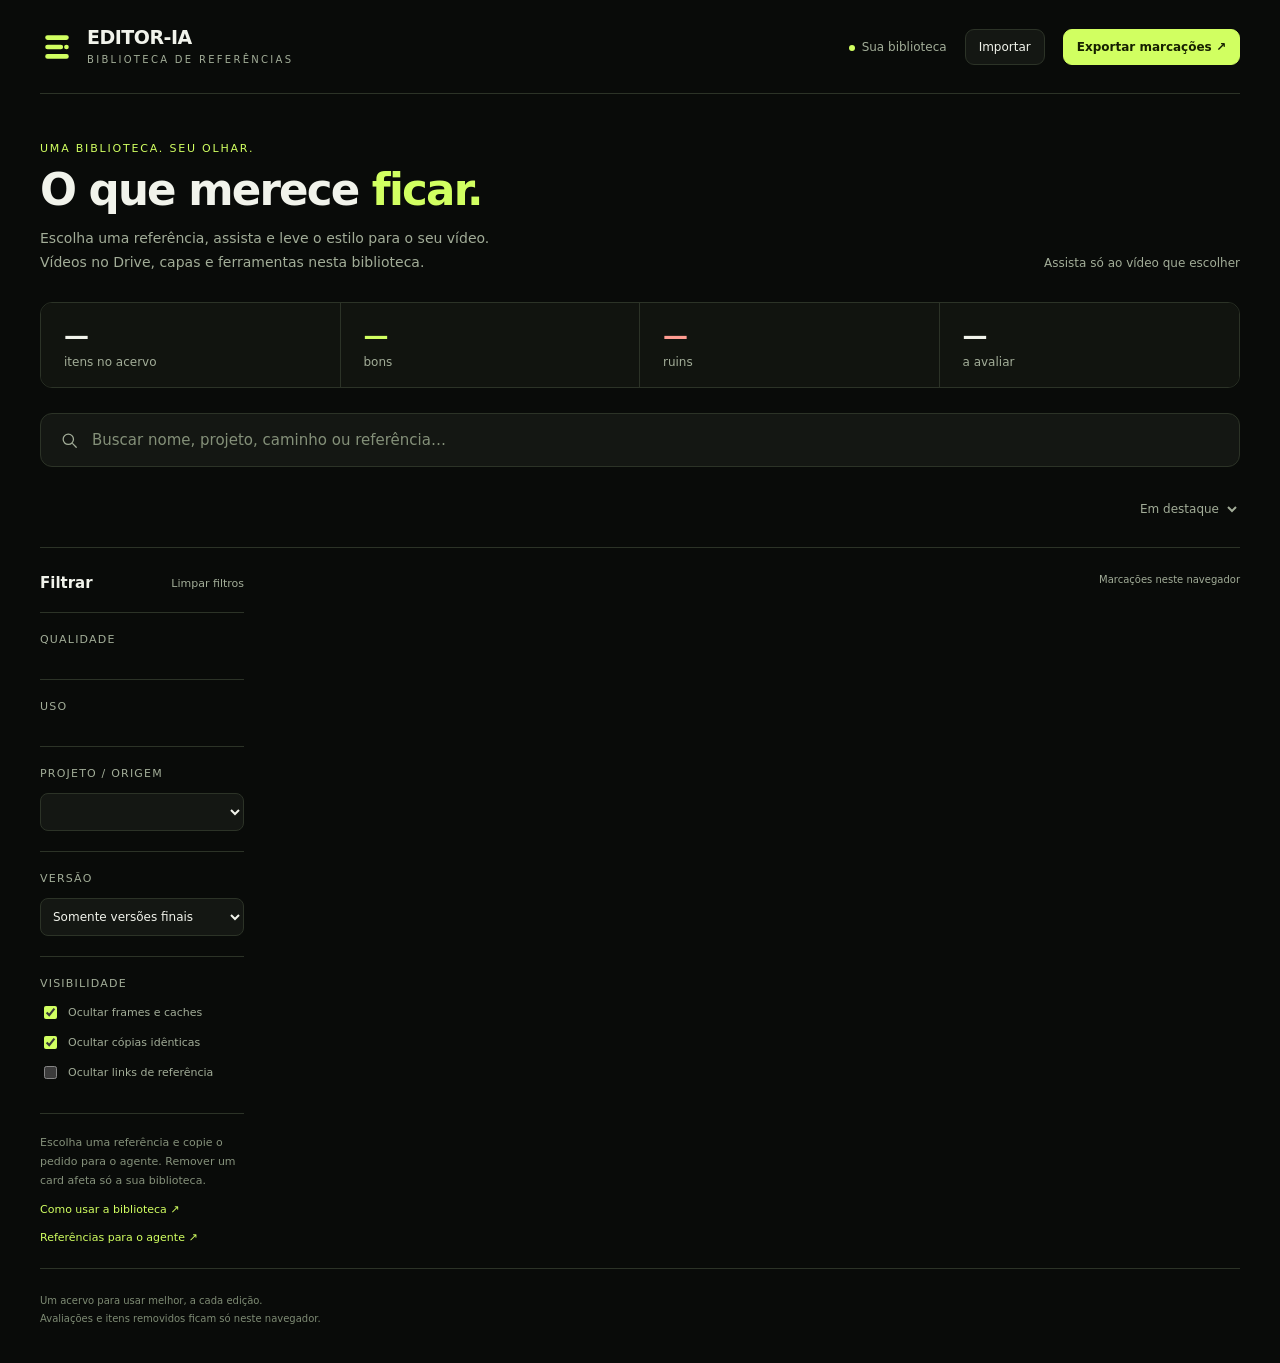
==== biblioteca/index.html @ f81d6b82 "Adiciona biblioteca leve de referências com links do Drive" ====
<!doctype html>
<html lang="pt-BR">
<head>
<meta charset="utf-8"><meta name="viewport" content="width=device-width, initial-scale=1">
<meta name="color-scheme" content="dark"><title>Editor IA · Biblioteca de referências</title>
<link rel="icon" href="data:image/svg+xml,%3Csvg xmlns='http://www.w3.org/2000/svg' viewBox='0 0 32 32'%3E%3Crect width='32' height='32' rx='7' fill='%23141713'/%3E%3Cpath d='M9 8h14M9 16h10M9 24h14' stroke='%23d1ff61' stroke-width='3'/%3E%3C/svg%3E">
<style>
:root{--bg:#090b09;--surface:#141713;--surface2:#1c211a;--line:#2c3327;--ink:#f1f3eb;--muted:#a2ad98;--lime:#d1ff61;--bad:#ff9c91;--blue:#b2cbff;font-family:Inter,ui-sans-serif,system-ui,-apple-system,BlinkMacSystemFont,"Segoe UI",sans-serif;color:var(--ink);background:var(--bg)}
*{box-sizing:border-box}body{margin:0}button,input,select,textarea{font:inherit}button,a,input,select,textarea{-webkit-tap-highlight-color:transparent}button,select{cursor:pointer}button:focus-visible,a:focus-visible,input:focus-visible,select:focus-visible,textarea:focus-visible{outline:2px solid var(--lime);outline-offset:3px}button{border:1px solid var(--line);border-radius:9px;background:var(--surface);color:var(--ink);padding:10px 13px;transition:background .16s}button:hover{background:var(--surface2)}a{color:inherit;text-decoration:none}a:hover{text-decoration:underline}.wrap{max-width:1600px;margin:auto;padding:0 40px}.header{height:94px;display:flex;align-items:center;justify-content:space-between;border-bottom:1px solid var(--line);gap:18px}.brand{display:flex;gap:13px;align-items:center}.mark{color:var(--lime);width:34px;height:34px}.brand strong{display:block;font-size:19px;font-weight:850;letter-spacing:-.5px}.brand small{color:var(--muted);font-size:10px;letter-spacing:2.3px}.top-right{display:flex;align-items:center;gap:18px;color:var(--muted);font-size:12px}.local-dot{width:6px;height:6px;background:var(--lime);display:inline-block;border-radius:50%;margin-right:7px}.top-right button{font-size:12px}.primary{background:var(--lime);color:#162000;border-color:var(--lime);font-weight:700}.primary:hover{background:#dcff8b}.hero{display:flex;align-items:end;justify-content:space-between;gap:30px;padding:48px 0 28px}.eyebrow{font-size:11px;letter-spacing:1.8px;text-transform:uppercase;color:var(--lime);display:block;margin-bottom:12px}h1{font-size:clamp(30px,3.4vw,48px);letter-spacing:-1.8px;margin:0 0 12px;font-weight:650;line-height:1.1}h1 em{font-style:normal;color:var(--lime)}.hero p{color:var(--muted);font-size:14px;line-height:1.7;margin:0;max-width:570px}.round-status{font-size:12px;color:var(--muted);text-align:right;line-height:1.9;min-width:160px}.round-status b{color:var(--ink);font-weight:500}.stats{display:grid;grid-template-columns:repeat(4,1fr);border:1px solid var(--line);border-radius:12px;margin-bottom:25px;overflow:hidden}.stat{padding:18px 23px;background:#11140f;border:0;border-radius:0;text-align:left;border-right:1px solid var(--line)}.stat:last-child{border:0}.stat span{color:var(--muted);font-size:12px;display:block;margin-top:5px}.stat strong{font-size:25px;letter-spacing:-.8px;font-weight:600}.stat[data-stat=bom] strong{color:var(--lime)}.stat[data-stat=ruim] strong{color:var(--bad)}.search{position:relative;margin-bottom:24px}.search svg{width:19px;height:19px;position:absolute;left:20px;top:18px;color:var(--muted)}#search{width:100%;background:var(--surface);color:var(--ink);border:1px solid var(--line);border-radius:12px;padding:17px 18px 17px 51px;font-size:15px}#search::placeholder{color:#849079}.toolbar{display:flex;align-items:center;justify-content:space-between;gap:12px;border-bottom:1px solid var(--line);padding-bottom:20px;margin-bottom:26px}.tabs{display:flex;gap:5px;overflow-x:auto}.tab{white-space:nowrap;border:0;border-radius:9px;background:transparent;color:var(--muted);font-size:13px;padding:12px 15px}.tab.active{background:#232e16;color:var(--lime)}.tab small{opacity:.65;margin-left:6px;font-size:10px}.tools{display:flex;gap:8px;align-items:center}.tools select{font-size:12px;background:transparent;color:var(--muted);border:0;padding:10px 0 10px 10px}.tools select option,select option{background:var(--surface)}#filter-toggle{display:none}.layout{display:grid;grid-template-columns:204px minmax(0,1fr);gap:30px}.sidebar{align-self:start}.sidebar-head{display:flex;align-items:center;justify-content:space-between;margin-bottom:20px;font-size:15px}.link-button{border:0;padding:0;background:transparent;color:var(--muted);font-size:11px}.filter-block{border-top:1px solid var(--line);padding:20px 0}.filter-block h3{margin:0 0 13px;font-size:11px;color:var(--muted);text-transform:uppercase;letter-spacing:1.2px;font-weight:500}.filter-options{display:flex;flex-direction:column;gap:4px}.filter-option{display:flex;align-items:center;gap:9px;font-size:12px;width:100%;border:0;background:transparent;text-align:left;padding:8px 0;color:var(--muted)}.filter-option::before{content:'';width:7px;height:7px;flex:none;border:1px solid #57614c;border-radius:50%}.filter-option.active{color:var(--ink)}.filter-option.active::before{border-color:var(--lime);background:var(--lime)}.filter-option small{margin-left:auto;font-size:10px;color:#829075}.filter-select{background:var(--surface);border:1px solid var(--line);color:var(--ink);width:100%;padding:10px 8px;border-radius:8px;font-size:12px}.check{display:flex;align-items:center;gap:8px;color:var(--muted);font-size:11px;line-height:1.5;margin-bottom:11px}.check input{accent-color:var(--lime)}.sidebar-note{font-size:11px;line-height:1.7;color:#85917b;border-top:1px solid var(--line);padding-top:20px}.sidebar-note a{display:block;margin-top:10px;color:var(--lime)}.feed-head{display:flex;justify-content:space-between;align-items:center;margin-bottom:17px;font-size:12px;color:var(--muted);gap:10px}.feed-head b{color:var(--ink);font-weight:500}.save-state{font-size:10px}.grid{display:grid;grid-template-columns:repeat(4,minmax(0,1fr));gap:18px}.card{border:1px solid var(--line);border-radius:13px;background:var(--surface);overflow:hidden;min-width:0}.poster{position:relative;width:100%;aspect-ratio:4/5;background:#080a07;display:flex;align-items:center;justify-content:center;overflow:hidden;border:0;border-radius:0;padding:0}.poster img{width:100%;height:100%;object-fit:contain}.poster::after{content:'';position:absolute;inset:60% 0 0;background:linear-gradient(transparent,rgba(0,0,0,.42));pointer-events:none}.poster .type{position:absolute;top:11px;left:11px;font-size:9px;text-transform:uppercase;letter-spacing:.7px;border-radius:5px;padding:5px 7px;background:rgba(9,11,9,.87);border:1px solid #394033;color:var(--ink);z-index:1}.poster .play{position:absolute;right:11px;bottom:11px;border-radius:50%;background:rgba(220,255,158,.93);color:#23300f;width:31px;height:31px;display:grid;place-items:center;font-size:11px;z-index:1}.poster .duration{position:absolute;bottom:12px;left:11px;font-size:10px;color:#fff;z-index:1}.placeholder{width:100%;height:100%;background:radial-gradient(ellipse at 75% 16%,#303e20,transparent 70%),#11170d;display:flex;flex-direction:column;align-items:center;justify-content:center;gap:18px;padding:22px;color:#c0cfaf}.placeholder svg{width:54px;height:54px;stroke-width:1.15;color:var(--lime)}.placeholder span{font-size:10px;letter-spacing:1.5px;text-align:center;line-height:1.5;max-width:100%}.card-body{padding:15px 13px 13px}.origin{font-size:10px;color:var(--muted);overflow:hidden;text-overflow:ellipsis;white-space:nowrap;margin-bottom:8px}.card h2{font-size:12px;line-height:1.45;font-weight:600;margin:0 0 11px;overflow-wrap:anywhere;display:-webkit-box;-webkit-line-clamp:2;-webkit-box-orient:vertical;overflow:hidden;min-height:35px}.tags{display:flex;gap:5px;flex-wrap:wrap;margin-bottom:10px}.tag{font-size:9px;color:var(--muted);background:#24291f;padding:4px 6px;border-radius:5px}.tag.bom{color:var(--lime);background:#29351a}.tag.ruim{color:var(--bad);background:#35211e}.tag.usado{color:var(--blue);background:#1b2a39}.tag.final{color:#d7dfcb}.reason{font-size:10px;color:var(--muted);line-height:1.6;display:-webkit-box;-webkit-line-clamp:2;-webkit-box-orient:vertical;overflow:hidden;min-height:32px;margin:0 0 11px}.path{border:0;padding:0;background:none;color:#7f8d75;font-size:9px;display:block;width:100%;text-align:left;white-space:nowrap;overflow:hidden;text-overflow:ellipsis;margin-bottom:12px;line-height:1.4}.actions{display:grid;grid-template-columns:1fr 1fr .7fr;gap:5px;margin-bottom:5px}.actions button{font-size:10px;padding:7px 3px;border-radius:6px;color:var(--muted);background:#10130e}.actions.usage{grid-template-columns:1fr 1fr;margin-bottom:0}.actions .chosen-bom{border-color:#779137;color:var(--lime);background:#232e16}.actions .chosen-ruim{border-color:#9c5148;color:var(--bad);background:#31201c}.actions .chosen-a_avaliar{border-color:#728261;color:#dce8ce}.actions .chosen-usado{border-color:#476381;color:var(--blue)}.actions .chosen-nao_usado{border-color:#727568;color:var(--ink)}.empty{border:1px dashed var(--line);border-radius:12px;padding:60px 20px;text-align:center;color:var(--muted);grid-column:1/-1;font-size:13px}.load-row{text-align:center;padding:30px 0}.load-row button{font-size:12px;padding:12px 24px}.footer{border-top:1px solid var(--line);padding:23px 0 35px;margin-top:20px;display:flex;justify-content:space-between;color:#7e8b74;font-size:10px;line-height:1.8;gap:20px}.footer a{color:var(--muted)}.toast{position:fixed;bottom:20px;left:50%;transform:translateX(-50%);background:var(--lime);color:#162000;border-radius:10px;padding:13px 18px;box-shadow:0 5px 30px #0008;max-width:90vw;font-size:12px;z-index:20}.toast[hidden]{display:none}dialog{background:var(--surface);border:1px solid #3b4530;border-radius:17px;color:var(--ink);padding:0;width:min(840px,94vw);max-height:90vh}dialog::backdrop{background:#000b}.detail-head{padding:19px 22px;border-bottom:1px solid var(--line);display:flex;align-items:center;justify-content:space-between;gap:12px}.detail-head h2{font-size:16px;margin:0;overflow-wrap:anywhere}.close{padding:5px 10px;font-size:20px}.detail-body{padding:22px;overflow-wrap:anywhere}.detail-body h3{font-size:12px;color:var(--muted);margin:24px 0 12px;letter-spacing:.4px}.detail-body p,.detail-body li{font-size:12px;line-height:1.75;color:var(--muted)}.detail-body ul{padding-left:17px}.preview-media{width:100%;max-height:340px;border-radius:9px;background:#050605;object-fit:contain}.detail-meta{display:grid;grid-template-columns:1fr 1fr;gap:10px 24px;margin:18px 0}.detail-meta span{font-size:11px;color:var(--muted);display:block}.detail-meta b{font-size:12px;font-weight:500;display:block;margin-top:4px}.detail-controls{display:flex;flex-wrap:wrap;gap:8px;align-items:center}.detail-controls button{font-size:11px}.detail-controls select{background:var(--bg);border:1px solid var(--line);color:var(--ink);border-radius:8px;padding:10px;font-size:11px}.detail-body textarea{width:100%;resize:vertical;background:var(--bg);color:var(--ink);border:1px solid var(--line);border-radius:8px;min-height:72px;padding:11px;font-size:12px}.detail-path{font-size:11px;background:var(--bg);padding:12px;border-radius:8px;white-space:pre-wrap;word-break:break-all;color:var(--muted);user-select:all}.source-label{font-size:10px;color:var(--muted);display:block;margin:12px 0}.detail-link{font-size:11px;color:var(--lime);margin-left:10px}.detail-body .related{display:block;font-size:11px;margin:6px 0;max-width:100%;text-align:left}.result-note{font-size:10px;color:var(--muted);margin:16px 0 0}.detail-body .small-muted{font-size:10px;color:#839075}.import-input{display:none}[hidden]{display:none!important}
@media(min-width:1600px){.grid{gap:22px}.card-body{padding:18px}.card h2{font-size:13px}}
@media(max-width:1190px){.grid{grid-template-columns:repeat(3,minmax(0,1fr))}.wrap{padding:0 25px}.layout{grid-template-columns:180px minmax(0,1fr);gap:22px}.tab{padding:11px 9px}}
@media(max-width:900px){.layout{grid-template-columns:1fr}.sidebar{display:none}.sidebar.open{display:block;grid-column:1;border:1px solid var(--line);padding:17px;border-radius:12px}.sidebar.open .filter-options{flex-direction:row;flex-wrap:wrap}.sidebar.open .filter-option{width:auto;padding:8px 12px}.sidebar.open .filter-option small{margin-left:7px}.sidebar.open .filter-block{padding:13px 0}.sidebar.open .sidebar-note{display:none}#filter-toggle{display:block}.top-right .status{display:none}.hero{padding-top:35px}.round-status{display:none}.tab small{display:none}.toolbar{flex-wrap:wrap}.tabs{width:100%;padding-bottom:3px}.tools{margin-left:auto}.filter-select{max-width:350px}.stats{margin-bottom:20px}.stat{padding:15px 17px}}
@media(max-width:540px){.wrap{padding:0 14px}.header{height:74px}.brand{gap:8px}.mark{width:26px;height:26px}.brand strong{font-size:15px}.brand small{font-size:8px;letter-spacing:1.5px}.top-right{gap:5px}.top-right button{font-size:10px;padding:8px 9px;border-radius:7px}.hero{padding:29px 0 23px}h1{font-size:31px;letter-spacing:-1.1px}.eyebrow{font-size:9px;letter-spacing:1.3px;margin-bottom:10px}.hero p{font-size:12px;line-height:1.7}.stats{grid-template-columns:repeat(4,1fr);border-radius:9px}.stat{padding:12px 8px}.stat strong{font-size:20px}.stat span{font-size:9px;margin-top:4px}.search{margin-bottom:14px}#search{font-size:12px;padding:15px 12px 15px 40px;border-radius:9px}.search svg{left:13px;top:14px;width:17px}.toolbar{padding-bottom:14px;margin-bottom:20px;gap:6px}.tab{font-size:11px;padding:10px 12px}.tools select{font-size:10px}.tools button{font-size:10px;padding:8px 12px}.grid{grid-template-columns:repeat(2,minmax(0,1fr));gap:11px}.card{border-radius:10px}.card-body{padding:11px 9px}.card h2{font-size:11px;min-height:32px;margin-bottom:9px}.origin{font-size:9px;margin-bottom:5px}.tag{font-size:8px;padding:3px 5px}.tags{gap:4px;margin-bottom:8px}.reason{font-size:9px;min-height:29px;margin-bottom:9px}.path{font-size:8px;margin-bottom:10px}.actions button{font-size:9px;min-height:31px;padding:6px 2px}.poster .type{font-size:8px;left:8px;top:8px;padding:4px 6px}.poster .play{right:8px;bottom:8px;width:27px;height:27px}.placeholder{padding:13px;gap:13px}.placeholder svg{width:44px;height:44px}.placeholder span{font-size:8px;letter-spacing:1.1px}.feed-head{font-size:11px;margin-bottom:13px}.save-state{font-size:9px;max-width:145px;text-align:right}.footer{flex-direction:column;gap:8px}.detail-body{padding:16px}.detail-head{padding:15px}.detail-head h2{font-size:13px}.detail-meta{gap:11px}.detail-controls{gap:6px}}
@media(prefers-reduced-motion:reduce){*{transition:none!important;scroll-behavior:auto!important}}
</style>
</head>
<body>
<div class="wrap">
<header class="header"><a class="brand" href="./index.html" aria-label="EDITOR-IA, início"><svg class="mark" viewBox="0 0 36 36" fill="none" aria-hidden="true"><path d="M8 8h20M8 18h14M8 28h20" stroke="currentColor" stroke-width="5" stroke-linecap="round"/><circle cx="28" cy="18" r="2.5" fill="currentColor"/></svg><div><strong>EDITOR-IA</strong><small>BIBLIOTECA DE REFERÊNCIAS</small></div></a><div class="top-right"><span class="status"><i class="local-dot"></i>Sua biblioteca</span><button id="import">Importar</button><button class="primary" id="export">Exportar marcações ↗</button></div></header>
<section class="hero"><div><span class="eyebrow">Uma biblioteca. Seu olhar.</span><h1>O que merece <em>ficar.</em></h1><p>Escolha uma referência, assista e leve o estilo para o seu vídeo.<br>Vídeos no Drive, capas e ferramentas nesta biblioteca.</p></div><div class="round-status"><b id="round-date"></b><br>Assista só ao vídeo que escolher</div></section>
<section class="stats" aria-label="Resumo de qualidade"><button class="stat" data-stat=""><strong id="stat-total">—</strong><span>itens no acervo</span></button><button class="stat" data-stat="bom"><strong id="stat-bom">—</strong><span>bons</span></button><button class="stat" data-stat="ruim"><strong id="stat-ruim">—</strong><span>ruins</span></button><button class="stat" data-stat="a_avaliar"><strong id="stat-pending">—</strong><span>a avaliar</span></button></section>
<div class="search"><svg viewBox="0 0 24 24" fill="none" aria-hidden="true"><circle cx="10.5" cy="10.5" r="6.5" stroke="currentColor" stroke-width="1.6"/><path d="m16 16 4.5 4.5" stroke="currentColor" stroke-width="1.6" stroke-linecap="round"/></svg><input type="search" id="search" placeholder="Buscar nome, projeto, caminho ou referência…" aria-label="Buscar no acervo"></div>
<nav class="toolbar" aria-label="Tipos de material"><div class="tabs" id="tabs"></div><div class="tools"><button id="filter-toggle" aria-expanded="false" aria-controls="sidebar">Filtros ☷</button><select id="sort" aria-label="Ordenar"><option value="curadoria">Em destaque</option><option value="recentes">Mais recentes</option><option value="nome">Nome A–Z</option><option value="tamanho">Maior arquivo</option><option value="usos">Mais usados</option></select></div></nav>
<main class="layout"><aside class="sidebar" id="sidebar"><div class="sidebar-head"><strong>Filtrar</strong><button class="link-button" id="clear">Limpar filtros</button></div><div class="filter-block"><h3>Qualidade</h3><div class="filter-options" id="quality-filters"></div></div><div class="filter-block"><h3>Uso</h3><div class="filter-options" id="usage-filters"></div></div><div class="filter-block"><h3>Projeto / origem</h3><select class="filter-select" id="origin" aria-label="Filtrar projeto"></select></div><div class="filter-block"><h3>Versão</h3><select class="filter-select" id="version" aria-label="Filtrar versão"><option value="">Somente versões finais</option><option value="final">Entregas finais</option></select></div><div class="filter-block"><h3>Visibilidade</h3><label class="check"><input type="checkbox" id="hide-derived" checked>Ocultar frames e caches</label><label class="check"><input type="checkbox" id="hide-duplicates" checked>Ocultar cópias idênticas</label><label class="check"><input type="checkbox" id="hide-links">Ocultar links de referência</label></div><div class="sidebar-note">Escolha uma referência e copie o pedido para o agente. Remover um card afeta só a sua biblioteca.<a href="README.md" target="_blank" rel="noopener">Como usar a biblioteca ↗</a><a href="catalogo.json" download>Referências para o agente ↗</a></div></aside><section aria-label="Materiais do acervo"><div class="feed-head"><span id="results-count" aria-live="polite"></span><span class="save-state" id="save-state">Marcações neste navegador</span></div><div class="grid" id="grid"></div><div class="load-row"><button id="more" hidden>Carregar mais 48</button></div></section></main>
<footer class="footer"><span>Um acervo para usar melhor, a cada edição.<br>Avaliações e itens removidos ficam só neste navegador.</span><span id="coverage"></span></footer>
</div>
<dialog id="detail" aria-labelledby="detail-title"><div class="detail-head"><h2 id="detail-title"></h2><button class="close" id="close-detail" aria-label="Fechar detalhes">×</button></div><div class="detail-body" id="detail-body"></div></dialog>
<input class="import-input" id="import-file" type="file" accept="application/json,.json"><div class="toast" id="toast" role="status" hidden></div>
<script id="catalog-data" type="application/json">/*__CATALOG__*/</script>
<script>
'use strict';
const catalog=JSON.parse(document.getElementById('catalog-data').textContent);
const rows=catalog.itens, byId=new Map(rows.map(i=>[i.id,i]));
const KEY='editor-ia-curadoria-v1:'+catalog.raiz.toLowerCase();
const labels={bom:'Bom',ruim:'Ruim',a_avaliar:'A avaliar',usado:'Usado',nao_usado:'Não usado',sem_registro:'Sem registro',final:'Final',versao_antiga:'Versão antiga',video:'Vídeo',template:'Template',skill:'Skill',repo:'Repo',asset:'Asset',referencia:'Referência'};
const state={tipo:'video',qualidade:'',uso:'',origem:'',version:'',search:'',sort:'curadoria',limit:48};
let marks={},storageOK=true,activeId=null,filtered=[],toastTimer;
try{marks=JSON.parse(localStorage.getItem(KEY)||'{}');if(!marks||Array.isArray(marks)||typeof marks!=='object')marks={};marks=validateMarks(marks);}catch(e){marks={};storageOK=false;}
const $=s=>document.querySelector(s), esc=s=>String(s??'').replace(/[&<>"']/g,c=>({'&':'&amp;','<':'&lt;','>':'&gt;','"':'&quot;',"'":'&#39;'}[c]));
function effective(i){return marks[i.id]?{...i,...marks[i.id]}:i;}
function validateMarks(input){const clean={};for(const [id,m] of Object.entries(input)){if(!byId.has(id))throw new Error('ID desconhecido: '+id);if(!m||typeof m!=='object'||Array.isArray(m))throw new Error('Marcação inválida');const x={};if('qualidade'in m){if(!['bom','ruim','a_avaliar'].includes(m.qualidade))throw new Error('Qualidade inválida');x.qualidade=m.qualidade;}if('uso'in m){if(!['usado','nao_usado','sem_registro'].includes(m.uso))throw new Error('Uso inválido');x.uso=m.uso;}if('motivo'in m){if(typeof m.motivo!=='string'||m.motivo.length>1500)throw new Error('Motivo inválido');x.motivo=m.motivo;}if('status_versao'in m){if(!['final','versao_antiga',null].includes(m.status_versao))throw new Error('Versão inválida');x.status_versao=m.status_versao;}x.fonte_veredito='aluno';x.data_veredito=typeof m.data_veredito==='string'?m.data_veredito:new Date().toISOString();if(typeof m.final_confirmado==='boolean')x.final_confirmado=m.final_confirmado;clean[id]=x;}return clean;}
function toast(t){$('#toast').textContent=t;$('#toast').hidden=false;clearTimeout(toastTimer);toastTimer=setTimeout(()=>$('#toast').hidden=true,4000);}
function save(){try{localStorage.setItem(KEY,JSON.stringify(marks));storageOK=true;}catch(e){storageOK=false;toast('Armazenamento indisponível. Exporte para guardar suas marcações.');}$('#save-state').textContent=storageOK?Object.keys(marks).length+' marcações locais · salvas':'Sem armazenamento · exporte para guardar';}
function mark(id,k,v){const prev=marks[id]||{};marks[id]={...prev,[k]:v,fonte_veredito:'aluno',data_veredito:new Date().toISOString()};if(k==='qualidade'&&!prev.motivo)marks[id].motivo=v==='a_avaliar'?'Aguardando avaliação da curadoria.':'Marcado na biblioteca na central; motivo ainda não informado.';if(k==='status_versao'&&v==='final'){marks[id].final_confirmado=true;const fam=byId.get(id).familia;if(fam)for(const i of rows)if(i.familia===fam&&i.id!==id&&(i.situacao||'ativo')==='ativo')marks[i.id]={...(marks[i.id]||{}),status_versao:'versao_antiga',final_confirmado:false,data_veredito:new Date().toISOString()};}save();render();if(activeId===id)fillDetail(id);}
function media(){return null;}
const icons={video:'<path d="M9 7h23v34H9zM32 18l12-7v26l-12-7"/>',template:'<rect x="6" y="9" width="40" height="34" rx="3"/><path d="M6 18h40M18 25l-5 5 5 5m16-10 5 5-5 5m-5-12-5 14"/>',skill:'<path d="m26 5 4 14 14 7-14 4-4 17-5-17-15-4 15-7z"/>',repo:'<path d="M7 14h16l5 5h17v24H7zM7 14V9h16l5 5"/>',asset:'<rect x="7" y="7" width="38" height="38" rx="4"/><circle cx="18" cy="19" r="4"/><path d="m8 38 11-10 7 7 9-16 10 19"/>',referencia:'<path d="M12 7h24l5 5v34H12zM36 7v7h5M19 22h16M19 29h16M19 36h10"/>'};
function duration(i){let n=i.metadados?.duracao;if(!n)return '';return Math.floor(n/60)+':'+String(Math.floor(n%60)).padStart(2,'0');}
function card(raw){const i=effective(raw),p=media(i),isImage=/\.(png|jpe?g|webp|gif|avif)$/i.test(i.caminho),src=i.poster||((isImage&&p)?p:null);let image=src?'<img loading="lazy" decoding="async" src="'+esc(src)+'" alt="'+esc(i.nome)+'">':'<div class="placeholder"><svg viewBox="0 0 52 52" fill="none" stroke="currentColor" aria-hidden="true">'+(icons[i.tipo]||icons.asset)+'</svg><span>'+esc((i.grupo==='prompt'?'PROMPT':labels[i.tipo]).toUpperCase())+'<br>'+esc(i.origem.substring(0,38))+'</span></div>';
return '<article class="card" data-id="'+i.id+'"><button class="poster" data-open="'+i.id+'" aria-label="Ver '+esc(i.nome)+'">'+image+'<span class="type">'+labels[i.tipo]+'</span>'+(i.tipo==='video'&&p?'<span class="play">▶</span><span class="duration">'+duration(i)+'</span>':'')+'</button><div class="card-body"><div class="origin" title="'+esc(i.origem)+'">'+esc(i.origem)+'</div><h2>'+esc(i.nome)+'</h2><div class="tags"><span class="tag '+i.qualidade+'">'+labels[i.qualidade]+'</span><span class="tag '+i.uso+'">'+labels[i.uso]+'</span>'+(i.status_versao?'<span class="tag final">'+(i.status_versao==='final'?'Final'+(i.final_confirmado?' ✓':' *'):'Antiga')+'</span>':'')+(i.duplicado_de?'<span class="tag">Cópia</span>':'')+(i.metadados?.git_lfs_pendente?'<span class="tag">Mídia ausente</span>':'')+'</div><p class="reason" title="'+esc(i.motivo)+'">'+esc(i.motivo)+'</p><button class="path" data-copy="'+i.id+'" title="Copiar caminho">'+esc(i.caminho_relativo||i.caminho)+'</button><div class="actions" aria-label="Avaliar '+esc(i.nome)+'">'+[['bom','Bom'],['ruim','Ruim'],['a_avaliar','?']].map(([v,l])=>'<button data-mark="'+i.id+'" data-key="qualidade" data-value="'+v+'" class="'+(i.qualidade===v?'chosen-'+v:'')+'" aria-label="'+labels[v]+'" aria-pressed="'+(i.qualidade===v)+'">'+l+'</button>').join('')+'</div><div class="actions usage">'+[['usado','Usado'],['nao_usado','Não usado']].map(([v,l])=>'<button data-mark="'+i.id+'" data-key="uso" data-value="'+v+'" class="'+(i.uso===v?'chosen-'+v:'')+'" aria-pressed="'+(i.uso===v)+'">'+l+'</button>').join('')+'</div></div></article>';}
function counts(){let c={bom:0,ruim:0,a_avaliar:0,usado:0,nao_usado:0,sem_registro:0};for(const raw of rows){const i=effective(raw);if((i.situacao||'ativo')!=='ativo')continue;c[i.qualidade]++;c[i.uso]++;}$('#stat-total').textContent=rows.filter(i=>(i.situacao||'ativo')==='ativo').length.toLocaleString('pt-BR');$('#stat-bom').textContent=c.bom.toLocaleString('pt-BR');$('#stat-ruim').textContent=c.ruim.toLocaleString('pt-BR');$('#stat-pending').textContent=c.a_avaliar.toLocaleString('pt-BR');for(const [field,el,values] of [['qualidade','#quality-filters',['bom','ruim','a_avaliar']],['uso','#usage-filters',['usado','nao_usado','sem_registro']]])$(el).innerHTML=[['','Todos'],...values.map(v=>[v,labels[v]])].map(([v,l])=>'<button class="filter-option '+(state[field]===v?'active':'')+'" data-filter="'+field+'" data-value="'+v+'">'+l+'<small>'+((v?c[v]:rows.filter(i=>(i.situacao||'ativo')==='ativo').length).toLocaleString('pt-BR'))+'</small></button>').join('');}
function render(){counts();const q=state.search.toLocaleLowerCase('pt-BR');filtered=rows.filter(raw=>{const i=effective(raw);return (state.situacao==='removidos'?(i.situacao||'ativo')!=='ativo':(i.situacao||'ativo')==='ativo')&&(state.situacao==='removidos'||state.qualidade||i.qualidade!=='ruim')&&(!state.tipo||i.tipo===state.tipo)&&(!state.qualidade||i.qualidade===state.qualidade)&&(!state.uso||i.uso===state.uso)&&(!state.origem||i.origem===state.origem)&&(!state.version||(state.version==='duplicado'?i.duplicado_de:i.status_versao===state.version))&&(!$('#hide-derived').checked||i.grupo!=='cache_derivado')&&(!$('#hide-duplicates').checked||!i.duplicado_de||state.version==='duplicado')&&(!$('#hide-links').checked||i.grupo!=='link')&&(!q||[i.nome,i.origem,i.caminho,i.descricao,i.motivo].join(' ').toLocaleLowerCase('pt-BR').includes(q));});
const score=i=>{i=effective(i);return (i.qualidade==='bom'?100:0)+(i.tipo==='video'?30:0)+(i.grupo==='entrega'?50:0)+(i.tipo==='template'?40:0)+(i.tipo==='skill'?20:0)+(i.tipo==='repo'?15:0)+(i.status_versao==='final'?5:0)-(i.duplicado_de?20:0);};
filtered.sort((a,b)=>state.sort==='nome'?a.nome.localeCompare(b.nome,'pt-BR'):state.sort==='tamanho'?(b.tamanho||0)-(a.tamanho||0):state.sort==='usos'?(b.vezes_usado||0)-(a.vezes_usado||0):state.sort==='curadoria'?score(b)-score(a)||(b.modificado_em||'').localeCompare(a.modificado_em||''):(b.modificado_em||'').localeCompare(a.modificado_em||''));
$('#grid').innerHTML=filtered.length?filtered.slice(0,state.limit).map(card).join(''):'<div class="empty">Nenhum material com estes filtros.<br>Limpe os filtros ou tente outro nome.</div>';$('#results-count').innerHTML='<b>'+filtered.length.toLocaleString('pt-BR')+'</b> materiais · '+Math.min(state.limit,filtered.length)+' na tela';$('#more').hidden=state.limit>=filtered.length;document.querySelectorAll('.tab').forEach(b=>{b.classList.toggle('active',b.dataset.type===state.tipo);b.setAttribute('aria-pressed',String(b.dataset.type===state.tipo));});}
function setFilter(k,v){state[k]=v;state.limit=48;render();}
function bytes(n){return n==null?'Não disponível':n>=1073741824?(n/1073741824).toFixed(2)+' GB':n>=1048576?(n/1048576).toFixed(1)+' MB':n>=1024?(n/1024).toFixed(1)+' KB':n+' B';}
function date(s){return s?new Date(s).toLocaleDateString('pt-BR',{timeZone:'America/Sao_Paulo'}):'Sem registro';}
function fillDetail(id){const i=effective(byId.get(id)),url=media(i);$('#detail-title').textContent=i.nome;let preview='';if(i.tipo==='video'&&url)preview='<video class="preview-media" controls playsinline preload="metadata" '+(i.poster?'poster="'+esc(i.poster)+'"':'')+' src="'+esc(url)+'"></video>';else if(/\.(wav|mp3|m4a|ogg|flac|aac)$/i.test(i.caminho)&&url)preview='<audio class="preview-media" controls preload="metadata" src="'+esc(url)+'"></audio>';else if(/\.(png|jpe?g|gif|webp|avif)$/i.test(i.caminho)&&url)preview='<img class="preview-media" src="'+esc(url)+'" alt="'+esc(i.nome)+'">';
const related=ids=>ids.slice(0,20).map(id=>byId.has(id)?'<button class="link-button related" data-open="'+id+'">↗ '+esc(byId.get(id).nome)+'</button>':'').join('');
const es=i.evidencias_uso||[],mentions=i.mencoes||[],family=i.familia?rows.filter(r=>r.familia===i.familia&&r.id!==id):[];
$('#detail-body').innerHTML=preview+(i.metadados?.poster_origem?'<p class="small-muted">Poster do render relacionado: '+esc(byId.get(i.metadados.poster_origem)?.nome||'')+'. Referência visual para estudar o estilo.</p>':'')+'<div class="detail-meta"><div><span>Projeto / origem</span><b>'+esc(i.origem)+'</b></div><div><span>Qualidade · uso</span><b>'+labels[i.qualidade]+' · '+labels[i.uso]+'</b></div><div><span>Modificado · tamanho</span><b>'+date(i.modificado_em)+' · '+bytes(i.tamanho)+'</b></div><div><span>Uso documental mínimo</span><b>'+i.vezes_usado+' projeto(s) · '+date(i.ultima_vez_usado)+'</b></div></div><p>'+esc(i.descricao)+'</p><div class="detail-path">'+esc(i.caminho)+'</div><div class="detail-controls" style="margin-top:12px"><button data-copy="'+id+'">Copiar caminho</button>'+(i.grupo==='link'&&/^https?:\/\//.test(i.caminho)?'<a class="detail-link" target="_blank" rel="noopener noreferrer" href="'+esc(i.caminho)+'">Abrir referência ↗</a>':'')+'</div><h3>Sua decisão</h3><div class="detail-controls">'+[['bom','Bom'],['ruim','Ruim'],['a_avaliar','?']].map(([v,l])=>'<button data-mark="'+id+'" data-key="qualidade" data-value="'+v+'" '+(i.qualidade===v?'class="primary"':'')+'>'+l+'</button>').join('')+'<select id="detail-use" aria-label="Status de uso">'+['sem_registro','usado','nao_usado'].map(v=>'<option value="'+v+'" '+(v===i.uso?'selected':'')+'>'+labels[v]+'</option>').join('')+'</select>'+(i.familia?'<button id="confirm-final">'+(i.final_confirmado?'Final confirmada ✓':'Confirmar como final')+'</button>':'')+'</div><span class="source-label">Fonte: '+esc(i.fonte_veredito)+' · '+date(i.data_veredito)+(i.metadados?.evidencia_veredito?' · '+esc(i.metadados.evidencia_veredito):'')+'</span><label for="reason">Motivo em uma frase</label><textarea id="reason" maxlength="1500">'+esc(i.motivo)+'</textarea><button id="save-reason" style="margin-top:8px">Salvar motivo</button><h3>Evidência de uso</h3>'+(es.length?'<ul>'+es.slice(0,12).map(e=>'<li>'+esc(e.metodo)+' · '+esc(e.fonte)+' · '+date(e.data)+(e.entrega&&byId.has(e.entrega)?'<br>Render relacionado: '+esc(byId.get(e.entrega).nome):'')+'</li>').join('')+'</ul>':'<p>Sem evidência de incorporação a um projeto com render. Isso não prova que nunca foi usado.</p>')+(mentions.length?'<p class="small-muted">'+mentions.length+' menção(ões) documentais separadas da contagem de uso.</p>':'')+(i.depende_de.length?'<h3>Dependências ('+i.depende_de.length+')</h3>'+related(i.depende_de):'')+(i.arquivos_relacionados.length?'<h3>Arquivos relacionados ('+i.arquivos_relacionados.length+')</h3>'+related(i.arquivos_relacionados):'')+(family.length?'<h3>Versões da mesma família</h3>'+related(family.map(i=>i.id)):'')+(i.duplicado_de?'<h3>Cópia idêntica de</h3>'+related([i.duplicado_de]):'')+'<h3>Rastreabilidade</h3><p class="small-muted">ID '+i.id+'<br>SHA-256 '+esc(i.hash||'Não se aplica a link ou referência remota')+'<br>Criado '+date(i.criado_em)+' · '+esc(i.metadados?.criado_em_fonte||'Data desconhecida')+'</p><p class="small-muted">Estude o estilo e aplique a sua própria marca no novo vídeo.</p>';
$('#save-reason').onclick=()=>{mark(id,'motivo',$('#reason').value.trim());toast('Motivo salvo neste navegador.');};$('#detail-use').onchange=e=>mark(id,'uso',e.target.value);if($('#confirm-final'))$('#confirm-final').onclick=()=>mark(id,'status_versao','final');}
function openDetail(id){if(!byId.has(id))return;const old=$('#detail-body video, #detail-body audio');if(old)old.pause();activeId=id;fillDetail(id);if(!$('#detail').open)$('#detail').showModal();$('#detail-body').scrollTop=0;}
function closeDetail(){const old=$('#detail-body video, #detail-body audio');if(old)old.pause();$('#detail').close();activeId=null;}
async function copyPath(id){const p=byId.get(id).caminho;try{await navigator.clipboard.writeText(p);toast('Caminho copiado.');}catch(e){openDetail(id);toast('Selecione o caminho nos detalhes para copiar.');}}
document.addEventListener('click',e=>{const b=e.target.closest('button');if(!b)return;if(b.dataset.open)openDetail(b.dataset.open);else if(b.dataset.copy)copyPath(b.dataset.copy);else if(b.dataset.mark)mark(b.dataset.mark,b.dataset.key,b.dataset.value);else if(b.dataset.filter)setFilter(b.dataset.filter,b.dataset.value);else if(b.dataset.type!==undefined)setFilter('tipo',b.dataset.type);else if(b.dataset.stat!==undefined)setFilter('qualidade',b.dataset.stat);});
$('#search').addEventListener('input',e=>{state.search=e.target.value;state.limit=48;render();});$('#sort').onchange=e=>{state.sort=e.target.value;render();};$('#origin').onchange=e=>setFilter('origem',e.target.value);$('#version').onchange=e=>setFilter('version',e.target.value);for(const id of ['hide-derived','hide-duplicates','hide-links'])$('#'+id).onchange=()=>{state.limit=48;render();};$('#more').onclick=()=>{state.limit+=48;render();};$('#clear').onclick=()=>{Object.assign(state,{tipo:'',qualidade:'',uso:'',origem:'',version:'',search:'',sort:'curadoria',limit:48});$('#search').value='';$('#origin').value='';$('#version').value='';$('#sort').value='curadoria';$('#hide-derived').checked=false;$('#hide-duplicates').checked=false;$('#hide-links').checked=false;render();};$('#filter-toggle').onclick=()=>{const open=$('#sidebar').classList.toggle('open');$('#filter-toggle').setAttribute('aria-expanded',String(open));};$('#close-detail').onclick=closeDetail;$('#detail').addEventListener('cancel',e=>{e.preventDefault();closeDetail();});
$('#export').onclick=()=>{const data={schema_version:1,catalogo_raiz:catalog.raiz,catalogo_gerado_em:catalog.gerado_em,exportado_em:new Date().toISOString(),marcacoes:marks};const url=URL.createObjectURL(new Blob([JSON.stringify(data,null,2)],{type:'application/json'}));const a=document.createElement('a');a.href=url;a.download='editor-ia-marcacoes-'+new Date().toISOString().slice(0,10)+'.json';a.click();setTimeout(()=>URL.revokeObjectURL(url),1000);toast(Object.keys(marks).length+' marcações exportadas.');};$('#import').onclick=()=>$('#import-file').click();$('#import-file').onchange=async e=>{const file=e.target.files[0];if(!file)return;try{if(file.size>15*1024*1024)throw new Error('Arquivo acima de 15 MB');const d=JSON.parse(await file.text());if(d.schema_version!==1||!d.marcacoes||typeof d.marcacoes!=='object'||Array.isArray(d.marcacoes))throw new Error('Formato de marcações inválido');if(d.catalogo_raiz&&d.catalogo_raiz.toLowerCase()!==catalog.raiz.toLowerCase())throw new Error('Arquivo pertence a outro catálogo');const valid=validateMarks(d.marcacoes);marks={...marks,...valid};save();render();toast(Object.keys(valid).length+' marcações importadas no navegador. Suas escolhas ficam neste navegador.');}catch(err){toast('Importação recusada: '+err.message);}e.target.value='';};
const types=[['','Tudo'],['video','Vídeos'],['referencia','Referências'],['skill','Skills'],['repo','Repos']];$('#tabs').innerHTML=types.map(([t,l])=>'<button class="tab" data-type="'+t+'">'+l+'<small>'+(t?(catalog.contagem.tipo[t]||0):rows.length).toLocaleString('pt-BR')+'</small></button>').join('');$('#origin').innerHTML='<option value="">Todos os projetos</option>'+[...new Set(rows.map(i=>i.origem))].sort((a,b)=>a.localeCompare(b,'pt-BR')).map(o=>'<option value="'+esc(o)+'">'+esc(o)+'</option>').join('');$('#round-date').textContent='Inventário · '+date(catalog.gerado_em);$('#coverage').textContent='Vídeo e motion · versões finais sem cópias\nAssista uma referência por vez pelo Drive';$('#coverage').style.whiteSpace='pre-line';save();render();
</script>
<script src="alunos.js"></script>
</body>
</html>
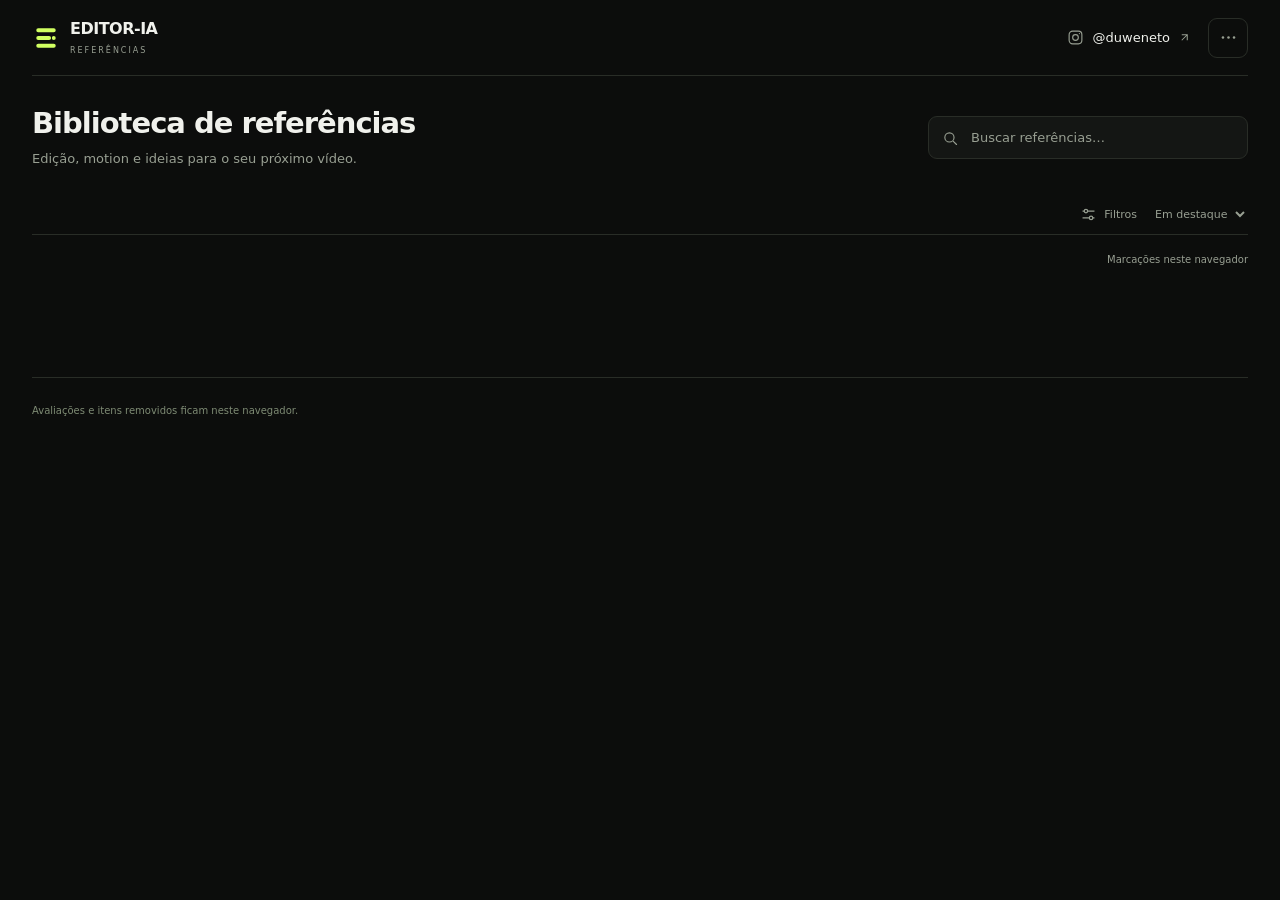
==== commit 063f21ad: "Simplifica o feed e adiciona Instagram da curadoria" ====
--- a/biblioteca/index.html
+++ b/biblioteca/index.html
@@ -13,16 +13,36 @@
 @media(max-width:540px){.wrap{padding:0 14px}.header{height:74px}.brand{gap:8px}.mark{width:26px;height:26px}.brand strong{font-size:15px}.brand small{font-size:8px;letter-spacing:1.5px}.top-right{gap:5px}.top-right button{font-size:10px;padding:8px 9px;border-radius:7px}.hero{padding:29px 0 23px}h1{font-size:31px;letter-spacing:-1.1px}.eyebrow{font-size:9px;letter-spacing:1.3px;margin-bottom:10px}.hero p{font-size:12px;line-height:1.7}.stats{grid-template-columns:repeat(4,1fr);border-radius:9px}.stat{padding:12px 8px}.stat strong{font-size:20px}.stat span{font-size:9px;margin-top:4px}.search{margin-bottom:14px}#search{font-size:12px;padding:15px 12px 15px 40px;border-radius:9px}.search svg{left:13px;top:14px;width:17px}.toolbar{padding-bottom:14px;margin-bottom:20px;gap:6px}.tab{font-size:11px;padding:10px 12px}.tools select{font-size:10px}.tools button{font-size:10px;padding:8px 12px}.grid{grid-template-columns:repeat(2,minmax(0,1fr));gap:11px}.card{border-radius:10px}.card-body{padding:11px 9px}.card h2{font-size:11px;min-height:32px;margin-bottom:9px}.origin{font-size:9px;margin-bottom:5px}.tag{font-size:8px;padding:3px 5px}.tags{gap:4px;margin-bottom:8px}.reason{font-size:9px;min-height:29px;margin-bottom:9px}.path{font-size:8px;margin-bottom:10px}.actions button{font-size:9px;min-height:31px;padding:6px 2px}.poster .type{font-size:8px;left:8px;top:8px;padding:4px 6px}.poster .play{right:8px;bottom:8px;width:27px;height:27px}.placeholder{padding:13px;gap:13px}.placeholder svg{width:44px;height:44px}.placeholder span{font-size:8px;letter-spacing:1.1px}.feed-head{font-size:11px;margin-bottom:13px}.save-state{font-size:9px;max-width:145px;text-align:right}.footer{flex-direction:column;gap:8px}.detail-body{padding:16px}.detail-head{padding:15px}.detail-head h2{font-size:13px}.detail-meta{gap:11px}.detail-controls{gap:6px}}
 @media(prefers-reduced-motion:reduce){*{transition:none!important;scroll-behavior:auto!important}}
 </style>
+<link rel="stylesheet" href="biblioteca.css">
 </head>
 <body>
 <div class="wrap">
-<header class="header"><a class="brand" href="./index.html" aria-label="EDITOR-IA, início"><svg class="mark" viewBox="0 0 36 36" fill="none" aria-hidden="true"><path d="M8 8h20M8 18h14M8 28h20" stroke="currentColor" stroke-width="5" stroke-linecap="round"/><circle cx="28" cy="18" r="2.5" fill="currentColor"/></svg><div><strong>EDITOR-IA</strong><small>BIBLIOTECA DE REFERÊNCIAS</small></div></a><div class="top-right"><span class="status"><i class="local-dot"></i>Sua biblioteca</span><button id="import">Importar</button><button class="primary" id="export">Exportar marcações ↗</button></div></header>
-<section class="hero"><div><span class="eyebrow">Uma biblioteca. Seu olhar.</span><h1>O que merece <em>ficar.</em></h1><p>Escolha uma referência, assista e leve o estilo para o seu vídeo.<br>Vídeos no Drive, capas e ferramentas nesta biblioteca.</p></div><div class="round-status"><b id="round-date"></b><br>Assista só ao vídeo que escolher</div></section>
-<section class="stats" aria-label="Resumo de qualidade"><button class="stat" data-stat=""><strong id="stat-total">—</strong><span>itens no acervo</span></button><button class="stat" data-stat="bom"><strong id="stat-bom">—</strong><span>bons</span></button><button class="stat" data-stat="ruim"><strong id="stat-ruim">—</strong><span>ruins</span></button><button class="stat" data-stat="a_avaliar"><strong id="stat-pending">—</strong><span>a avaliar</span></button></section>
-<div class="search"><svg viewBox="0 0 24 24" fill="none" aria-hidden="true"><circle cx="10.5" cy="10.5" r="6.5" stroke="currentColor" stroke-width="1.6"/><path d="m16 16 4.5 4.5" stroke="currentColor" stroke-width="1.6" stroke-linecap="round"/></svg><input type="search" id="search" placeholder="Buscar nome, projeto, caminho ou referência…" aria-label="Buscar no acervo"></div>
-<nav class="toolbar" aria-label="Tipos de material"><div class="tabs" id="tabs"></div><div class="tools"><button id="filter-toggle" aria-expanded="false" aria-controls="sidebar">Filtros ☷</button><select id="sort" aria-label="Ordenar"><option value="curadoria">Em destaque</option><option value="recentes">Mais recentes</option><option value="nome">Nome A–Z</option><option value="tamanho">Maior arquivo</option><option value="usos">Mais usados</option></select></div></nav>
-<main class="layout"><aside class="sidebar" id="sidebar"><div class="sidebar-head"><strong>Filtrar</strong><button class="link-button" id="clear">Limpar filtros</button></div><div class="filter-block"><h3>Qualidade</h3><div class="filter-options" id="quality-filters"></div></div><div class="filter-block"><h3>Uso</h3><div class="filter-options" id="usage-filters"></div></div><div class="filter-block"><h3>Projeto / origem</h3><select class="filter-select" id="origin" aria-label="Filtrar projeto"></select></div><div class="filter-block"><h3>Versão</h3><select class="filter-select" id="version" aria-label="Filtrar versão"><option value="">Somente versões finais</option><option value="final">Entregas finais</option></select></div><div class="filter-block"><h3>Visibilidade</h3><label class="check"><input type="checkbox" id="hide-derived" checked>Ocultar frames e caches</label><label class="check"><input type="checkbox" id="hide-duplicates" checked>Ocultar cópias idênticas</label><label class="check"><input type="checkbox" id="hide-links">Ocultar links de referência</label></div><div class="sidebar-note">Escolha uma referência e copie o pedido para o agente. Remover um card afeta só a sua biblioteca.<a href="README.md" target="_blank" rel="noopener">Como usar a biblioteca ↗</a><a href="catalogo.json" download>Referências para o agente ↗</a></div></aside><section aria-label="Materiais do acervo"><div class="feed-head"><span id="results-count" aria-live="polite"></span><span class="save-state" id="save-state">Marcações neste navegador</span></div><div class="grid" id="grid"></div><div class="load-row"><button id="more" hidden>Carregar mais 48</button></div></section></main>
-<footer class="footer"><span>Um acervo para usar melhor, a cada edição.<br>Avaliações e itens removidos ficam só neste navegador.</span><span id="coverage"></span></footer>
+<header class="header">
+  <a class="brand" href="./index.html" aria-label="EDITOR-IA, início"><svg class="mark" viewBox="0 0 36 36" fill="none" aria-hidden="true"><path d="M8 8h20M8 18h14M8 28h20" stroke="currentColor" stroke-width="5" stroke-linecap="round"/><circle cx="28" cy="18" r="2.5" fill="currentColor"/></svg><div><strong>EDITOR-IA</strong><small>REFERÊNCIAS</small></div></a>
+  <div class="top-right">
+    <a class="author" href="https://www.instagram.com/duweneto/" target="_blank" rel="noopener noreferrer" aria-label="@duweneto no Instagram"><svg viewBox="0 0 24 24" fill="none" stroke="currentColor" stroke-width="1.6" aria-hidden="true"><rect x="3" y="3" width="18" height="18" rx="5"/><circle cx="12" cy="12" r="4"/><circle cx="17.5" cy="6.5" r=".9" fill="currentColor" stroke="none"/></svg>@duweneto<svg class="external-arrow" viewBox="0 0 16 16" fill="none" stroke="currentColor" stroke-width="1.5" aria-hidden="true"><path d="M4 12 12 4M4 4h8v8"/></svg></a>
+    <details class="library-menu"><summary aria-label="Opções da biblioteca"><svg viewBox="0 0 24 24" fill="currentColor" aria-hidden="true"><circle cx="5" cy="12" r="1.6"/><circle cx="12" cy="12" r="1.6"/><circle cx="19" cy="12" r="1.6"/></svg></summary><div class="library-menu-panel"><button id="import">Importar marcações</button><button id="export">Exportar marcações</button><a href="README.md" target="_blank" rel="noopener">Como usar a biblioteca ↗</a></div></details>
+  </div>
+</header>
+<section class="hero" aria-labelledby="library-title">
+  <div><h1 id="library-title">Biblioteca de referências</h1><p>Edição, motion e ideias para o seu próximo vídeo.</p></div>
+  <div class="search"><svg viewBox="0 0 24 24" fill="none" aria-hidden="true"><circle cx="10.5" cy="10.5" r="6.5" stroke="currentColor" stroke-width="1.6"/><path d="m16 16 4.5 4.5" stroke="currentColor" stroke-width="1.6" stroke-linecap="round"/></svg><input type="search" id="search" placeholder="Buscar referências…" aria-label="Buscar no acervo"></div>
+</section>
+<nav class="toolbar" aria-label="Tipos de material"><div class="tabs" id="tabs"></div><div class="tools"><button id="filter-toggle" aria-expanded="false" aria-controls="sidebar"><svg viewBox="0 0 20 20" fill="none" stroke="currentColor" stroke-width="1.4" aria-hidden="true"><path d="M3 6h14M3 14h14"/><circle cx="7" cy="6" r="2" fill="var(--bg)"/><circle cx="13" cy="14" r="2" fill="var(--bg)"/></svg>Filtros</button><select id="sort" aria-label="Ordenar"><option value="curadoria">Em destaque</option><option value="recentes">Mais recentes</option><option value="nome">Nome A–Z</option><option value="tamanho">Maior arquivo</option><option value="usos">Mais usados</option></select></div></nav>
+<main class="layout">
+  <aside class="sidebar" id="sidebar" aria-label="Filtros da biblioteca">
+    <div class="sidebar-head"><strong>Filtrar referências</strong><button class="link-button" id="clear">Limpar filtros</button></div>
+    <section class="stats" aria-label="Resumo de qualidade"><button class="stat" data-stat=""><strong id="stat-total">—</strong><span>no acervo</span></button><button class="stat" data-stat="bom"><strong id="stat-bom">—</strong><span>bons</span></button><button class="stat" data-stat="ruim"><strong id="stat-ruim">—</strong><span>ruins</span></button><button class="stat" data-stat="a_avaliar"><strong id="stat-pending">—</strong><span>a avaliar</span></button></section>
+    <div class="filter-block"><h3>Qualidade</h3><div class="filter-options" id="quality-filters"></div></div>
+    <div class="filter-block"><h3>Uso</h3><div class="filter-options" id="usage-filters"></div></div>
+    <div class="filter-block"><h3>Projeto / origem</h3><select class="filter-select" id="origin" aria-label="Filtrar projeto"></select></div>
+    <div class="filter-block"><h3>Versão</h3><select class="filter-select" id="version" aria-label="Filtrar versão"><option value="">Somente versões finais</option><option value="final">Entregas finais</option></select></div>
+    <div class="filter-block"><h3>Visibilidade</h3><label class="check"><input type="checkbox" id="hide-derived" checked>Ocultar frames e caches</label><label class="check"><input type="checkbox" id="hide-duplicates" checked>Ocultar cópias idênticas</label><label class="check"><input type="checkbox" id="hide-links">Ocultar links de referência</label></div>
+    <div class="sidebar-note">Escolha uma referência e copie o pedido para o agente. Remover um card afeta só a sua biblioteca.<a href="README.md" target="_blank" rel="noopener">Como usar a biblioteca ↗</a><a href="catalogo.json" download>Referências para o agente ↗</a></div>
+  </aside>
+  <section aria-label="Materiais do acervo"><div class="feed-head"><span id="results-count" aria-live="polite"></span><span class="save-state" id="save-state">Marcações neste navegador</span></div><div class="grid" id="grid"></div><div class="load-row"><button id="more" hidden>Carregar mais 48</button></div></section>
+</main>
+<footer class="footer"><span>Avaliações e itens removidos ficam neste navegador.</span><span id="round-date"></span><span id="coverage"></span></footer>
 </div>
 <dialog id="detail" aria-labelledby="detail-title"><div class="detail-head"><h2 id="detail-title"></h2><button class="close" id="close-detail" aria-label="Fechar detalhes">×</button></div><div class="detail-body" id="detail-body"></div></dialog>
 <input class="import-input" id="import-file" type="file" accept="application/json,.json"><div class="toast" id="toast" role="status" hidden></div>
@@ -51,7 +71,7 @@
 function render(){counts();const q=state.search.toLocaleLowerCase('pt-BR');filtered=rows.filter(raw=>{const i=effective(raw);return (state.situacao==='removidos'?(i.situacao||'ativo')!=='ativo':(i.situacao||'ativo')==='ativo')&&(state.situacao==='removidos'||state.qualidade||i.qualidade!=='ruim')&&(!state.tipo||i.tipo===state.tipo)&&(!state.qualidade||i.qualidade===state.qualidade)&&(!state.uso||i.uso===state.uso)&&(!state.origem||i.origem===state.origem)&&(!state.version||(state.version==='duplicado'?i.duplicado_de:i.status_versao===state.version))&&(!$('#hide-derived').checked||i.grupo!=='cache_derivado')&&(!$('#hide-duplicates').checked||!i.duplicado_de||state.version==='duplicado')&&(!$('#hide-links').checked||i.grupo!=='link')&&(!q||[i.nome,i.origem,i.caminho,i.descricao,i.motivo].join(' ').toLocaleLowerCase('pt-BR').includes(q));});
 const score=i=>{i=effective(i);return (i.qualidade==='bom'?100:0)+(i.tipo==='video'?30:0)+(i.grupo==='entrega'?50:0)+(i.tipo==='template'?40:0)+(i.tipo==='skill'?20:0)+(i.tipo==='repo'?15:0)+(i.status_versao==='final'?5:0)-(i.duplicado_de?20:0);};
 filtered.sort((a,b)=>state.sort==='nome'?a.nome.localeCompare(b.nome,'pt-BR'):state.sort==='tamanho'?(b.tamanho||0)-(a.tamanho||0):state.sort==='usos'?(b.vezes_usado||0)-(a.vezes_usado||0):state.sort==='curadoria'?score(b)-score(a)||(b.modificado_em||'').localeCompare(a.modificado_em||''):(b.modificado_em||'').localeCompare(a.modificado_em||''));
-$('#grid').innerHTML=filtered.length?filtered.slice(0,state.limit).map(card).join(''):'<div class="empty">Nenhum material com estes filtros.<br>Limpe os filtros ou tente outro nome.</div>';$('#results-count').innerHTML='<b>'+filtered.length.toLocaleString('pt-BR')+'</b> materiais · '+Math.min(state.limit,filtered.length)+' na tela';$('#more').hidden=state.limit>=filtered.length;document.querySelectorAll('.tab').forEach(b=>{b.classList.toggle('active',b.dataset.type===state.tipo);b.setAttribute('aria-pressed',String(b.dataset.type===state.tipo));});}
+$('#grid').innerHTML=filtered.length?filtered.slice(0,state.limit).map(card).join(''):'<div class="empty">Nenhum material com estes filtros.<br>Limpe os filtros ou tente outro nome.</div>';$('#results-count').innerHTML='<b>'+filtered.length.toLocaleString('pt-BR')+'</b> '+(filtered.length===1?'referência':'referências')+(state.limit<filtered.length?' · '+state.limit+' na tela':'');$('#more').hidden=state.limit>=filtered.length;document.querySelectorAll('.tab').forEach(b=>{b.classList.toggle('active',b.dataset.type===state.tipo);b.setAttribute('aria-pressed',String(b.dataset.type===state.tipo));});}
 function setFilter(k,v){state[k]=v;state.limit=48;render();}
 function bytes(n){return n==null?'Não disponível':n>=1073741824?(n/1073741824).toFixed(2)+' GB':n>=1048576?(n/1048576).toFixed(1)+' MB':n>=1024?(n/1024).toFixed(1)+' KB':n+' B';}
 function date(s){return s?new Date(s).toLocaleDateString('pt-BR',{timeZone:'America/Sao_Paulo'}):'Sem registro';}
--- a/biblioteca/biblioteca.css
+++ b/biblioteca/biblioteca.css
@@ -0,0 +1,160 @@
+:root {
+  --bg: #0c0d0c;
+  --surface: #141614;
+  --surface2: #1e211d;
+  --line: #292d27;
+  --ink: #f0f1ec;
+  --muted: #989f92;
+  --lime: #d1ff61;
+}
+body { font-family: ui-sans-serif, system-ui, -apple-system, BlinkMacSystemFont, "Segoe UI", sans-serif; }
+.wrap { max-width: 1480px; padding: 0 32px; }
+button { transition: background 150ms ease, color 150ms ease; }
+button:active { background: #2b3025; }
+.header { height: 76px; gap: 16px; }
+.brand { gap: 10px; }
+.mark { width: 28px; height: 28px; }
+.brand strong { font-size: 16px; letter-spacing: -.5px; font-weight: 750; }
+.brand small { font-size: 8px; letter-spacing: 2px; }
+.top-right { gap: 18px; }
+.author { display: inline-flex; align-items: center; gap: 9px; min-height: 44px; color: var(--ink); font-size: 13px; }
+.author svg { width: 17px; height: 17px; color: var(--muted); }
+.author .external-arrow { width: 11px; height: 11px; }
+.author:hover { color: var(--lime); text-decoration: none; }
+.library-menu, .card-menu { position: relative; }
+summary { list-style: none; cursor: pointer; }
+summary::-webkit-details-marker { display: none; }
+summary:focus-visible { outline: 2px solid var(--lime); outline-offset: 3px; }
+.library-menu summary { width: 40px; height: 40px; display: grid; place-items: center; border: 1px solid var(--line); border-radius: 9px; color: var(--muted); }
+.library-menu summary svg { width: 19px; height: 19px; }
+.library-menu-panel, .card-menu-panel { position: absolute; right: 0; top: calc(100% + 7px); z-index: 5; width: 234px; padding: 6px; background: #1b1e19; border: 1px solid #3a4033; border-radius: 10px; box-shadow: 0 12px 35px #0006; }
+.library-menu-panel button, .library-menu-panel a, .card-menu-panel > button { display: block; width: 100%; text-align: left; border: 0; background: transparent; color: var(--ink); font-size: 12px; padding: 12px; border-radius: 6px; }
+.library-menu-panel a:hover, .library-menu-panel button:hover, .card-menu-panel > button:hover { background: #282e22; text-decoration: none; }
+.hero { align-items: center; padding: 30px 0 26px; gap: 24px; }
+h1 { font-size: 29px; font-weight: 600; letter-spacing: -1px; line-height: 1.2; margin: 0 0 8px; }
+.hero p { font-size: 13px; line-height: 1.5; }
+.search { width: 320px; flex-shrink: 0; margin: 0; }
+#search { border-radius: 9px; font-size: 13px; padding: 13px 14px 13px 42px; background: #141614; }
+#search::placeholder { color: var(--muted); }
+.search svg { left: 14px; top: 14px; width: 17px; height: 17px; }
+.toolbar { padding: 0; margin-bottom: 19px; gap: 20px; }
+.tabs { gap: 22px; align-self: stretch; }
+.tab { border-radius: 0; padding: 15px 0; border-bottom: 2px solid transparent; font-size: 12px; }
+.tab.active { color: var(--ink); background: transparent; border-color: var(--lime); }
+.tab:hover { color: var(--ink); background: transparent; }
+.tab small { display: inline; margin-left: 5px; font-size: 10px; font-variant-numeric: tabular-nums; }
+.tools { gap: 14px; }
+.tools select, .library-status select { font: inherit; font-size: 11px; color: var(--muted); border: 0; padding: 10px 0; min-height: 40px; background: transparent; max-width: 155px; }
+.library-status { display: inline-flex; margin: 0; }
+#filter-toggle { display: inline-flex; align-items: center; gap: 7px; min-height: 40px; padding: 9px 0; border: 0; border-radius: 0; background: transparent; color: var(--muted); font-size: 11px; }
+#filter-toggle svg { width: 17px; height: 17px; }
+#filter-toggle[aria-expanded="true"] { color: var(--lime); }
+.layout { display: block; }
+.sidebar { display: none; }
+.sidebar.open { display: grid; grid-template-columns: repeat(3, minmax(0,1fr)); gap: 0 28px; border: 1px solid var(--line); border-radius: 12px; padding: 18px 20px; margin-bottom: 22px; background: var(--surface); }
+.sidebar-head { grid-column: 1 / -1; font-size: 13px; margin: 0 0 14px; }
+.stats { grid-column: 1 / -1; display: flex; gap: 22px; margin: 0 0 10px; border: 0; border-radius: 0; }
+.stat { display: inline-flex; align-items: baseline; gap: 6px; border: 0; padding: 4px 0; background: transparent; }
+.stat strong { font-size: 15px; letter-spacing: -.4px; }
+.stat span { margin: 0; font-size: 11px; }
+.filter-block { padding: 14px 0; }
+.filter-block h3 { font-size: 10px; letter-spacing: .8px; margin-bottom: 9px; }
+.filter-options { flex-direction: row; flex-wrap: wrap; gap: 4px 12px; }
+.filter-option { width: auto; padding: 7px 0; font-size: 11px; }
+.filter-option small { margin-left: 5px; }
+.filter-select { font-size: 11px; max-width: 100%; }
+.sidebar-note { display: none; }
+.feed-head { margin-bottom: 16px; font-size: 11px; }
+.save-state { font-size: 10px; }
+.grid { grid-template-columns: repeat(4, minmax(0,1fr)); gap: 24px 20px; align-items: start; }
+.card { overflow: visible; border: 0; border-radius: 0; background: transparent; }
+.poster { display: flex; text-align: inherit; aspect-ratio: 3 / 4; border: 1px solid #252923; border-radius: 11px; background: #070807; }
+a.poster:hover { text-decoration: none; }
+.poster img { transition: opacity 150ms ease; }
+.poster .type { display: none; }
+.drive-label { position: absolute; right: 12px; bottom: 12px; z-index: 1; display: inline-flex; align-items: center; gap: 6px; background: #141713d9; color: #fff; border: 1px solid #ffffff26; border-radius: 6px; padding: 7px 9px; font-size: 10px; }
+.drive-label svg { width: 11px; height: 11px; }
+.poster .duration { left: 12px; bottom: 17px; font-size: 10px; font-variant-numeric: tabular-nums; }
+.card-body { padding: 12px 0 0; }
+.card-heading { display: flex; align-items: start; gap: 8px; }
+.card h2 { flex: 1; min-width: 0; font-size: 13px; line-height: 1.5; font-weight: 500; letter-spacing: -.15px; min-height: 39px; margin: 0; overflow-wrap: anywhere; }
+.card-menu { flex-shrink: 0; margin-top: -7px; margin-right: -5px; }
+.card-menu summary { display: grid; place-items: center; width: 32px; height: 38px; border-radius: 6px; color: var(--muted); font-size: 22px; }
+.card-menu[open] { z-index: 4; }
+.card-menu-panel { width: 230px; }
+.card-menu-panel .menu-label { display: block; padding: 10px 8px 5px; color: var(--muted); font-size: 10px; }
+.card-menu-panel .actions { margin: 3px 6px 9px; }
+.card-menu-panel .actions button { min-height: 36px; font-size: 10px; }
+.card-menu-panel > .remove-action { color: var(--bad); border-top: 1px solid var(--line); border-radius: 0 0 6px 6px; margin-top: 6px; }
+.card-meta { display: flex; align-items: center; gap: 8px; justify-content: space-between; min-height: 25px; color: var(--muted); font-size: 10px; margin: 3px 0 10px; }
+.card-meta .picked { color: #c5dc9f; }
+.reference-action { width: 100%; min-height: 40px; border: 1px solid var(--line); background: #181c15; border-radius: 7px; padding: 9px 11px; color: #d8e5c5; font-size: 11px; text-align: left; display: flex; justify-content: space-between; align-items: center; }
+.card[data-kind="skill"] .poster, .card[data-kind="repo"] .poster, .card[data-kind="referencia"] .poster { aspect-ratio: 16 / 10; }
+.placeholder { background: #151914; color: var(--muted); gap: 14px; }
+.placeholder svg { width: 36px; height: 36px; color: #a9b59b; }
+.placeholder span { font-size: 9px; letter-spacing: .5px; line-height: 1.6; }
+.footer { padding: 24px 0; margin-top: 36px; font-size: 10px; gap: 20px; }
+#coverage { display: none; }
+@media (hover: hover) and (pointer: fine) {
+  .poster:hover img { opacity: .86; }
+  summary:hover { background: var(--surface2); color: var(--ink); }
+  .reference-action:hover { color: var(--lime); border-color: #4b5838; background: #21281a; }
+}
+@media (max-width: 1100px) {
+  .grid { grid-template-columns: repeat(3, minmax(0,1fr)); }
+  .tools { gap: 12px; }
+  .tabs { gap: 17px; }
+}
+@media (max-width: 900px) {
+  .toolbar { flex-wrap: wrap; gap: 0; }
+  .tabs { width: 100%; padding: 0; }
+  .tools { width: 100%; justify-content: flex-end; margin: 0; gap: 20px; }
+  .library-status { margin-right: auto; }
+  .hero { padding-top: 26px; }
+  h1 { font-size: 26px; }
+  .search { width: 270px; }
+  .sidebar.open { grid-template-columns: repeat(2,minmax(0,1fr)); }
+}
+@media (max-width: 620px) {
+  .wrap { padding: 0 18px; }
+  .header { height: 68px; gap: 10px; }
+  .brand { gap: 7px; }
+  .mark { width: 23px; height: 23px; }
+  .brand strong { font-size: 14px; }
+  .brand small { font-size: 7px; letter-spacing: 1.8px; }
+  .top-right { gap: 8px; }
+  .author { gap: 6px; font-size: 11px; }
+  .author svg { width: 15px; height: 15px; }
+  .author .external-arrow { display: none; }
+  .library-menu summary { width: 32px; height: 36px; }
+  .hero { align-items: stretch; flex-direction: column; gap: 18px; padding: 24px 0 12px; }
+  h1 { font-size: 25px; letter-spacing: -.85px; margin-bottom: 7px; }
+  .hero p { font-size: 12px; }
+  .search { width: 100%; }
+  #search { font-size: 13px; padding: 13px 14px 13px 42px; }
+  .search svg { left: 14px; top: 14px; }
+  .toolbar { margin-bottom: 16px; padding: 0; }
+  .tabs { gap: 19px; }
+  .tab { font-size: 11px; padding: 13px 0; }
+  .tab small { font-size: 9px; margin-left: 4px; }
+  .tools { gap: 16px; }
+  .tools select, .library-status select, #filter-toggle { font-size: 10px; }
+  .sidebar.open { display: block; padding: 16px; }
+  .sidebar.open .filter-option { padding: 8px 0; }
+  .stats { gap: 14px; flex-wrap: wrap; }
+  .stat span { font-size: 10px; }
+  .feed-head { font-size: 10px; margin-bottom: 13px; }
+  .save-state { font-size: 9px; }
+  .grid { grid-template-columns: repeat(2,minmax(0,1fr)); gap: 22px 13px; }
+  .poster { border-radius: 9px; }
+  .card-body { padding: 10px 0 0; }
+  .card h2 { font-size: 11px; min-height: 33px; line-height: 1.5; }
+  .card-heading { gap: 3px; }
+  .card-menu summary { width: 28px; }
+  .card:nth-child(2n+1) .card-menu-panel { right: auto; left: calc(-50vw + 80px); }
+  .card-meta { align-items: start; flex-direction: column; gap: 3px; font-size: 9px; min-height: 27px; margin-bottom: 8px; }
+  .reference-action { min-height: 40px; padding: 9px; font-size: 10px; }
+  .drive-label { right: 8px; bottom: 9px; padding: 6px 7px; font-size: 9px; gap: 4px; }
+  .poster .duration { left: 9px; bottom: 15px; font-size: 9px; }
+  .footer { align-items: flex-start; gap: 7px; }
+}
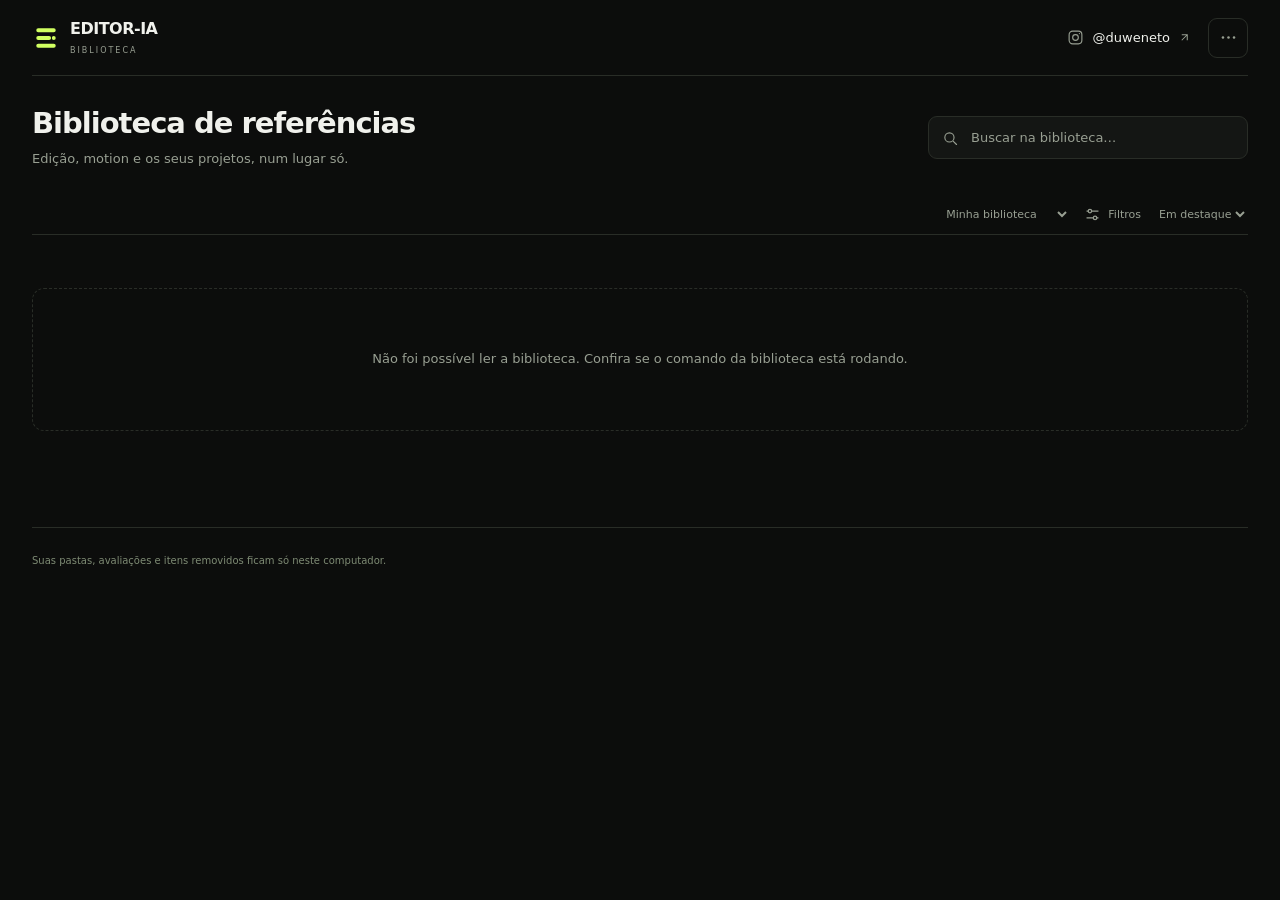
==== commit fc523d75: "Biblioteca: feed único com pastas, Meus projetos e lixeira - Assistir toca no próprio card (Drive, p" ====
--- a/biblioteca/index.html
+++ b/biblioteca/index.html
@@ -2,92 +2,32 @@
 <html lang="pt-BR">
 <head>
 <meta charset="utf-8"><meta name="viewport" content="width=device-width, initial-scale=1">
-<meta name="color-scheme" content="dark"><title>Editor IA · Biblioteca de referências</title>
+<meta name="color-scheme" content="dark"><title>Editor IA · Biblioteca</title>
 <link rel="icon" href="data:image/svg+xml,%3Csvg xmlns='http://www.w3.org/2000/svg' viewBox='0 0 32 32'%3E%3Crect width='32' height='32' rx='7' fill='%23141713'/%3E%3Cpath d='M9 8h14M9 16h10M9 24h14' stroke='%23d1ff61' stroke-width='3'/%3E%3C/svg%3E">
-<style>
-:root{--bg:#090b09;--surface:#141713;--surface2:#1c211a;--line:#2c3327;--ink:#f1f3eb;--muted:#a2ad98;--lime:#d1ff61;--bad:#ff9c91;--blue:#b2cbff;font-family:Inter,ui-sans-serif,system-ui,-apple-system,BlinkMacSystemFont,"Segoe UI",sans-serif;color:var(--ink);background:var(--bg)}
-*{box-sizing:border-box}body{margin:0}button,input,select,textarea{font:inherit}button,a,input,select,textarea{-webkit-tap-highlight-color:transparent}button,select{cursor:pointer}button:focus-visible,a:focus-visible,input:focus-visible,select:focus-visible,textarea:focus-visible{outline:2px solid var(--lime);outline-offset:3px}button{border:1px solid var(--line);border-radius:9px;background:var(--surface);color:var(--ink);padding:10px 13px;transition:background .16s}button:hover{background:var(--surface2)}a{color:inherit;text-decoration:none}a:hover{text-decoration:underline}.wrap{max-width:1600px;margin:auto;padding:0 40px}.header{height:94px;display:flex;align-items:center;justify-content:space-between;border-bottom:1px solid var(--line);gap:18px}.brand{display:flex;gap:13px;align-items:center}.mark{color:var(--lime);width:34px;height:34px}.brand strong{display:block;font-size:19px;font-weight:850;letter-spacing:-.5px}.brand small{color:var(--muted);font-size:10px;letter-spacing:2.3px}.top-right{display:flex;align-items:center;gap:18px;color:var(--muted);font-size:12px}.local-dot{width:6px;height:6px;background:var(--lime);display:inline-block;border-radius:50%;margin-right:7px}.top-right button{font-size:12px}.primary{background:var(--lime);color:#162000;border-color:var(--lime);font-weight:700}.primary:hover{background:#dcff8b}.hero{display:flex;align-items:end;justify-content:space-between;gap:30px;padding:48px 0 28px}.eyebrow{font-size:11px;letter-spacing:1.8px;text-transform:uppercase;color:var(--lime);display:block;margin-bottom:12px}h1{font-size:clamp(30px,3.4vw,48px);letter-spacing:-1.8px;margin:0 0 12px;font-weight:650;line-height:1.1}h1 em{font-style:normal;color:var(--lime)}.hero p{color:var(--muted);font-size:14px;line-height:1.7;margin:0;max-width:570px}.round-status{font-size:12px;color:var(--muted);text-align:right;line-height:1.9;min-width:160px}.round-status b{color:var(--ink);font-weight:500}.stats{display:grid;grid-template-columns:repeat(4,1fr);border:1px solid var(--line);border-radius:12px;margin-bottom:25px;overflow:hidden}.stat{padding:18px 23px;background:#11140f;border:0;border-radius:0;text-align:left;border-right:1px solid var(--line)}.stat:last-child{border:0}.stat span{color:var(--muted);font-size:12px;display:block;margin-top:5px}.stat strong{font-size:25px;letter-spacing:-.8px;font-weight:600}.stat[data-stat=bom] strong{color:var(--lime)}.stat[data-stat=ruim] strong{color:var(--bad)}.search{position:relative;margin-bottom:24px}.search svg{width:19px;height:19px;position:absolute;left:20px;top:18px;color:var(--muted)}#search{width:100%;background:var(--surface);color:var(--ink);border:1px solid var(--line);border-radius:12px;padding:17px 18px 17px 51px;font-size:15px}#search::placeholder{color:#849079}.toolbar{display:flex;align-items:center;justify-content:space-between;gap:12px;border-bottom:1px solid var(--line);padding-bottom:20px;margin-bottom:26px}.tabs{display:flex;gap:5px;overflow-x:auto}.tab{white-space:nowrap;border:0;border-radius:9px;background:transparent;color:var(--muted);font-size:13px;padding:12px 15px}.tab.active{background:#232e16;color:var(--lime)}.tab small{opacity:.65;margin-left:6px;font-size:10px}.tools{display:flex;gap:8px;align-items:center}.tools select{font-size:12px;background:transparent;color:var(--muted);border:0;padding:10px 0 10px 10px}.tools select option,select option{background:var(--surface)}#filter-toggle{display:none}.layout{display:grid;grid-template-columns:204px minmax(0,1fr);gap:30px}.sidebar{align-self:start}.sidebar-head{display:flex;align-items:center;justify-content:space-between;margin-bottom:20px;font-size:15px}.link-button{border:0;padding:0;background:transparent;color:var(--muted);font-size:11px}.filter-block{border-top:1px solid var(--line);padding:20px 0}.filter-block h3{margin:0 0 13px;font-size:11px;color:var(--muted);text-transform:uppercase;letter-spacing:1.2px;font-weight:500}.filter-options{display:flex;flex-direction:column;gap:4px}.filter-option{display:flex;align-items:center;gap:9px;font-size:12px;width:100%;border:0;background:transparent;text-align:left;padding:8px 0;color:var(--muted)}.filter-option::before{content:'';width:7px;height:7px;flex:none;border:1px solid #57614c;border-radius:50%}.filter-option.active{color:var(--ink)}.filter-option.active::before{border-color:var(--lime);background:var(--lime)}.filter-option small{margin-left:auto;font-size:10px;color:#829075}.filter-select{background:var(--surface);border:1px solid var(--line);color:var(--ink);width:100%;padding:10px 8px;border-radius:8px;font-size:12px}.check{display:flex;align-items:center;gap:8px;color:var(--muted);font-size:11px;line-height:1.5;margin-bottom:11px}.check input{accent-color:var(--lime)}.sidebar-note{font-size:11px;line-height:1.7;color:#85917b;border-top:1px solid var(--line);padding-top:20px}.sidebar-note a{display:block;margin-top:10px;color:var(--lime)}.feed-head{display:flex;justify-content:space-between;align-items:center;margin-bottom:17px;font-size:12px;color:var(--muted);gap:10px}.feed-head b{color:var(--ink);font-weight:500}.save-state{font-size:10px}.grid{display:grid;grid-template-columns:repeat(4,minmax(0,1fr));gap:18px}.card{border:1px solid var(--line);border-radius:13px;background:var(--surface);overflow:hidden;min-width:0}.poster{position:relative;width:100%;aspect-ratio:4/5;background:#080a07;display:flex;align-items:center;justify-content:center;overflow:hidden;border:0;border-radius:0;padding:0}.poster img{width:100%;height:100%;object-fit:contain}.poster::after{content:'';position:absolute;inset:60% 0 0;background:linear-gradient(transparent,rgba(0,0,0,.42));pointer-events:none}.poster .type{position:absolute;top:11px;left:11px;font-size:9px;text-transform:uppercase;letter-spacing:.7px;border-radius:5px;padding:5px 7px;background:rgba(9,11,9,.87);border:1px solid #394033;color:var(--ink);z-index:1}.poster .play{position:absolute;right:11px;bottom:11px;border-radius:50%;background:rgba(220,255,158,.93);color:#23300f;width:31px;height:31px;display:grid;place-items:center;font-size:11px;z-index:1}.poster .duration{position:absolute;bottom:12px;left:11px;font-size:10px;color:#fff;z-index:1}.placeholder{width:100%;height:100%;background:radial-gradient(ellipse at 75% 16%,#303e20,transparent 70%),#11170d;display:flex;flex-direction:column;align-items:center;justify-content:center;gap:18px;padding:22px;color:#c0cfaf}.placeholder svg{width:54px;height:54px;stroke-width:1.15;color:var(--lime)}.placeholder span{font-size:10px;letter-spacing:1.5px;text-align:center;line-height:1.5;max-width:100%}.card-body{padding:15px 13px 13px}.origin{font-size:10px;color:var(--muted);overflow:hidden;text-overflow:ellipsis;white-space:nowrap;margin-bottom:8px}.card h2{font-size:12px;line-height:1.45;font-weight:600;margin:0 0 11px;overflow-wrap:anywhere;display:-webkit-box;-webkit-line-clamp:2;-webkit-box-orient:vertical;overflow:hidden;min-height:35px}.tags{display:flex;gap:5px;flex-wrap:wrap;margin-bottom:10px}.tag{font-size:9px;color:var(--muted);background:#24291f;padding:4px 6px;border-radius:5px}.tag.bom{color:var(--lime);background:#29351a}.tag.ruim{color:var(--bad);background:#35211e}.tag.usado{color:var(--blue);background:#1b2a39}.tag.final{color:#d7dfcb}.reason{font-size:10px;color:var(--muted);line-height:1.6;display:-webkit-box;-webkit-line-clamp:2;-webkit-box-orient:vertical;overflow:hidden;min-height:32px;margin:0 0 11px}.path{border:0;padding:0;background:none;color:#7f8d75;font-size:9px;display:block;width:100%;text-align:left;white-space:nowrap;overflow:hidden;text-overflow:ellipsis;margin-bottom:12px;line-height:1.4}.actions{display:grid;grid-template-columns:1fr 1fr .7fr;gap:5px;margin-bottom:5px}.actions button{font-size:10px;padding:7px 3px;border-radius:6px;color:var(--muted);background:#10130e}.actions.usage{grid-template-columns:1fr 1fr;margin-bottom:0}.actions .chosen-bom{border-color:#779137;color:var(--lime);background:#232e16}.actions .chosen-ruim{border-color:#9c5148;color:var(--bad);background:#31201c}.actions .chosen-a_avaliar{border-color:#728261;color:#dce8ce}.actions .chosen-usado{border-color:#476381;color:var(--blue)}.actions .chosen-nao_usado{border-color:#727568;color:var(--ink)}.empty{border:1px dashed var(--line);border-radius:12px;padding:60px 20px;text-align:center;color:var(--muted);grid-column:1/-1;font-size:13px}.load-row{text-align:center;padding:30px 0}.load-row button{font-size:12px;padding:12px 24px}.footer{border-top:1px solid var(--line);padding:23px 0 35px;margin-top:20px;display:flex;justify-content:space-between;color:#7e8b74;font-size:10px;line-height:1.8;gap:20px}.footer a{color:var(--muted)}.toast{position:fixed;bottom:20px;left:50%;transform:translateX(-50%);background:var(--lime);color:#162000;border-radius:10px;padding:13px 18px;box-shadow:0 5px 30px #0008;max-width:90vw;font-size:12px;z-index:20}.toast[hidden]{display:none}dialog{background:var(--surface);border:1px solid #3b4530;border-radius:17px;color:var(--ink);padding:0;width:min(840px,94vw);max-height:90vh}dialog::backdrop{background:#000b}.detail-head{padding:19px 22px;border-bottom:1px solid var(--line);display:flex;align-items:center;justify-content:space-between;gap:12px}.detail-head h2{font-size:16px;margin:0;overflow-wrap:anywhere}.close{padding:5px 10px;font-size:20px}.detail-body{padding:22px;overflow-wrap:anywhere}.detail-body h3{font-size:12px;color:var(--muted);margin:24px 0 12px;letter-spacing:.4px}.detail-body p,.detail-body li{font-size:12px;line-height:1.75;color:var(--muted)}.detail-body ul{padding-left:17px}.preview-media{width:100%;max-height:340px;border-radius:9px;background:#050605;object-fit:contain}.detail-meta{display:grid;grid-template-columns:1fr 1fr;gap:10px 24px;margin:18px 0}.detail-meta span{font-size:11px;color:var(--muted);display:block}.detail-meta b{font-size:12px;font-weight:500;display:block;margin-top:4px}.detail-controls{display:flex;flex-wrap:wrap;gap:8px;align-items:center}.detail-controls button{font-size:11px}.detail-controls select{background:var(--bg);border:1px solid var(--line);color:var(--ink);border-radius:8px;padding:10px;font-size:11px}.detail-body textarea{width:100%;resize:vertical;background:var(--bg);color:var(--ink);border:1px solid var(--line);border-radius:8px;min-height:72px;padding:11px;font-size:12px}.detail-path{font-size:11px;background:var(--bg);padding:12px;border-radius:8px;white-space:pre-wrap;word-break:break-all;color:var(--muted);user-select:all}.source-label{font-size:10px;color:var(--muted);display:block;margin:12px 0}.detail-link{font-size:11px;color:var(--lime);margin-left:10px}.detail-body .related{display:block;font-size:11px;margin:6px 0;max-width:100%;text-align:left}.result-note{font-size:10px;color:var(--muted);margin:16px 0 0}.detail-body .small-muted{font-size:10px;color:#839075}.import-input{display:none}[hidden]{display:none!important}
-@media(min-width:1600px){.grid{gap:22px}.card-body{padding:18px}.card h2{font-size:13px}}
-@media(max-width:1190px){.grid{grid-template-columns:repeat(3,minmax(0,1fr))}.wrap{padding:0 25px}.layout{grid-template-columns:180px minmax(0,1fr);gap:22px}.tab{padding:11px 9px}}
-@media(max-width:900px){.layout{grid-template-columns:1fr}.sidebar{display:none}.sidebar.open{display:block;grid-column:1;border:1px solid var(--line);padding:17px;border-radius:12px}.sidebar.open .filter-options{flex-direction:row;flex-wrap:wrap}.sidebar.open .filter-option{width:auto;padding:8px 12px}.sidebar.open .filter-option small{margin-left:7px}.sidebar.open .filter-block{padding:13px 0}.sidebar.open .sidebar-note{display:none}#filter-toggle{display:block}.top-right .status{display:none}.hero{padding-top:35px}.round-status{display:none}.tab small{display:none}.toolbar{flex-wrap:wrap}.tabs{width:100%;padding-bottom:3px}.tools{margin-left:auto}.filter-select{max-width:350px}.stats{margin-bottom:20px}.stat{padding:15px 17px}}
-@media(max-width:540px){.wrap{padding:0 14px}.header{height:74px}.brand{gap:8px}.mark{width:26px;height:26px}.brand strong{font-size:15px}.brand small{font-size:8px;letter-spacing:1.5px}.top-right{gap:5px}.top-right button{font-size:10px;padding:8px 9px;border-radius:7px}.hero{padding:29px 0 23px}h1{font-size:31px;letter-spacing:-1.1px}.eyebrow{font-size:9px;letter-spacing:1.3px;margin-bottom:10px}.hero p{font-size:12px;line-height:1.7}.stats{grid-template-columns:repeat(4,1fr);border-radius:9px}.stat{padding:12px 8px}.stat strong{font-size:20px}.stat span{font-size:9px;margin-top:4px}.search{margin-bottom:14px}#search{font-size:12px;padding:15px 12px 15px 40px;border-radius:9px}.search svg{left:13px;top:14px;width:17px}.toolbar{padding-bottom:14px;margin-bottom:20px;gap:6px}.tab{font-size:11px;padding:10px 12px}.tools select{font-size:10px}.tools button{font-size:10px;padding:8px 12px}.grid{grid-template-columns:repeat(2,minmax(0,1fr));gap:11px}.card{border-radius:10px}.card-body{padding:11px 9px}.card h2{font-size:11px;min-height:32px;margin-bottom:9px}.origin{font-size:9px;margin-bottom:5px}.tag{font-size:8px;padding:3px 5px}.tags{gap:4px;margin-bottom:8px}.reason{font-size:9px;min-height:29px;margin-bottom:9px}.path{font-size:8px;margin-bottom:10px}.actions button{font-size:9px;min-height:31px;padding:6px 2px}.poster .type{font-size:8px;left:8px;top:8px;padding:4px 6px}.poster .play{right:8px;bottom:8px;width:27px;height:27px}.placeholder{padding:13px;gap:13px}.placeholder svg{width:44px;height:44px}.placeholder span{font-size:8px;letter-spacing:1.1px}.feed-head{font-size:11px;margin-bottom:13px}.save-state{font-size:9px;max-width:145px;text-align:right}.footer{flex-direction:column;gap:8px}.detail-body{padding:16px}.detail-head{padding:15px}.detail-head h2{font-size:13px}.detail-meta{gap:11px}.detail-controls{gap:6px}}
-@media(prefers-reduced-motion:reduce){*{transition:none!important;scroll-behavior:auto!important}}
-</style>
 <link rel="stylesheet" href="biblioteca.css">
 </head>
 <body>
 <div class="wrap">
 <header class="header">
-  <a class="brand" href="./index.html" aria-label="EDITOR-IA, início"><svg class="mark" viewBox="0 0 36 36" fill="none" aria-hidden="true"><path d="M8 8h20M8 18h14M8 28h20" stroke="currentColor" stroke-width="5" stroke-linecap="round"/><circle cx="28" cy="18" r="2.5" fill="currentColor"/></svg><div><strong>EDITOR-IA</strong><small>REFERÊNCIAS</small></div></a>
+  <a class="brand" href="/" aria-label="Editor IA, biblioteca"><svg class="mark" viewBox="0 0 36 36" fill="none" aria-hidden="true"><path d="M8 8h20M8 18h14M8 28h20" stroke="currentColor" stroke-width="5" stroke-linecap="round"/><circle cx="28" cy="18" r="2.5" fill="currentColor"/></svg><div><strong>EDITOR-IA</strong><small>BIBLIOTECA</small></div></a>
   <div class="top-right">
     <a class="author" href="https://www.instagram.com/duweneto/" target="_blank" rel="noopener noreferrer" aria-label="@duweneto no Instagram"><svg viewBox="0 0 24 24" fill="none" stroke="currentColor" stroke-width="1.6" aria-hidden="true"><rect x="3" y="3" width="18" height="18" rx="5"/><circle cx="12" cy="12" r="4"/><circle cx="17.5" cy="6.5" r=".9" fill="currentColor" stroke="none"/></svg>@duweneto<svg class="external-arrow" viewBox="0 0 16 16" fill="none" stroke="currentColor" stroke-width="1.5" aria-hidden="true"><path d="M4 12 12 4M4 4h8v8"/></svg></a>
-    <details class="library-menu"><summary aria-label="Opções da biblioteca"><svg viewBox="0 0 24 24" fill="currentColor" aria-hidden="true"><circle cx="5" cy="12" r="1.6"/><circle cx="12" cy="12" r="1.6"/><circle cx="19" cy="12" r="1.6"/></svg></summary><div class="library-menu-panel"><button id="import">Importar marcações</button><button id="export">Exportar marcações</button><a href="README.md" target="_blank" rel="noopener">Como usar a biblioteca ↗</a></div></details>
+    <details class="library-menu"><summary aria-label="Opções da biblioteca"><svg viewBox="0 0 24 24" fill="currentColor" aria-hidden="true"><circle cx="5" cy="12" r="1.6"/><circle cx="12" cy="12" r="1.6"/><circle cx="19" cy="12" r="1.6"/></svg></summary><div class="menu-panel"><button data-nova-pasta="">Nova pasta</button><button data-acao="ajuda">Como usar a biblioteca</button></div></details>
   </div>
 </header>
-<section class="hero" aria-labelledby="library-title">
-  <div><h1 id="library-title">Biblioteca de referências</h1><p>Edição, motion e ideias para o seu próximo vídeo.</p></div>
-  <div class="search"><svg viewBox="0 0 24 24" fill="none" aria-hidden="true"><circle cx="10.5" cy="10.5" r="6.5" stroke="currentColor" stroke-width="1.6"/><path d="m16 16 4.5 4.5" stroke="currentColor" stroke-width="1.6" stroke-linecap="round"/></svg><input type="search" id="search" placeholder="Buscar referências…" aria-label="Buscar no acervo"></div>
+<section class="hero" aria-labelledby="titulo-pagina">
+  <div><h1 id="titulo-pagina">Biblioteca de referências</h1><p>Edição, motion e os seus projetos, num lugar só.</p></div>
+  <div class="search"><svg viewBox="0 0 24 24" fill="none" aria-hidden="true"><circle cx="10.5" cy="10.5" r="6.5" stroke="currentColor" stroke-width="1.6"/><path d="m16 16 4.5 4.5" stroke="currentColor" stroke-width="1.6" stroke-linecap="round"/></svg><input type="search" id="busca" placeholder="Buscar na biblioteca…" aria-label="Buscar na biblioteca"></div>
 </section>
-<nav class="toolbar" aria-label="Tipos de material"><div class="tabs" id="tabs"></div><div class="tools"><button id="filter-toggle" aria-expanded="false" aria-controls="sidebar"><svg viewBox="0 0 20 20" fill="none" stroke="currentColor" stroke-width="1.4" aria-hidden="true"><path d="M3 6h14M3 14h14"/><circle cx="7" cy="6" r="2" fill="var(--bg)"/><circle cx="13" cy="14" r="2" fill="var(--bg)"/></svg>Filtros</button><select id="sort" aria-label="Ordenar"><option value="curadoria">Em destaque</option><option value="recentes">Mais recentes</option><option value="nome">Nome A–Z</option><option value="tamanho">Maior arquivo</option><option value="usos">Mais usados</option></select></div></nav>
-<main class="layout">
-  <aside class="sidebar" id="sidebar" aria-label="Filtros da biblioteca">
-    <div class="sidebar-head"><strong>Filtrar referências</strong><button class="link-button" id="clear">Limpar filtros</button></div>
-    <section class="stats" aria-label="Resumo de qualidade"><button class="stat" data-stat=""><strong id="stat-total">—</strong><span>no acervo</span></button><button class="stat" data-stat="bom"><strong id="stat-bom">—</strong><span>bons</span></button><button class="stat" data-stat="ruim"><strong id="stat-ruim">—</strong><span>ruins</span></button><button class="stat" data-stat="a_avaliar"><strong id="stat-pending">—</strong><span>a avaliar</span></button></section>
-    <div class="filter-block"><h3>Qualidade</h3><div class="filter-options" id="quality-filters"></div></div>
-    <div class="filter-block"><h3>Uso</h3><div class="filter-options" id="usage-filters"></div></div>
-    <div class="filter-block"><h3>Projeto / origem</h3><select class="filter-select" id="origin" aria-label="Filtrar projeto"></select></div>
-    <div class="filter-block"><h3>Versão</h3><select class="filter-select" id="version" aria-label="Filtrar versão"><option value="">Somente versões finais</option><option value="final">Entregas finais</option></select></div>
-    <div class="filter-block"><h3>Visibilidade</h3><label class="check"><input type="checkbox" id="hide-derived" checked>Ocultar frames e caches</label><label class="check"><input type="checkbox" id="hide-duplicates" checked>Ocultar cópias idênticas</label><label class="check"><input type="checkbox" id="hide-links">Ocultar links de referência</label></div>
-    <div class="sidebar-note">Escolha uma referência e copie o pedido para o agente. Remover um card afeta só a sua biblioteca.<a href="README.md" target="_blank" rel="noopener">Como usar a biblioteca ↗</a><a href="catalogo.json" download>Referências para o agente ↗</a></div>
-  </aside>
-  <section aria-label="Materiais do acervo"><div class="feed-head"><span id="results-count" aria-live="polite"></span><span class="save-state" id="save-state">Marcações neste navegador</span></div><div class="grid" id="grid"></div><div class="load-row"><button id="more" hidden>Carregar mais 48</button></div></section>
-</main>
-<footer class="footer"><span>Avaliações e itens removidos ficam neste navegador.</span><span id="round-date"></span><span id="coverage"></span></footer>
+<nav class="toolbar" aria-label="Pastas da biblioteca"><div class="tabs" id="abas"></div><div class="tools"><select id="vista" aria-label="O que mostrar"><option value="ativos">Minha biblioteca</option><option value="removidos">Removidos e lixeira</option></select><button id="filtros-botao" aria-expanded="false" aria-controls="filtros"><svg viewBox="0 0 20 20" fill="none" stroke="currentColor" stroke-width="1.4" aria-hidden="true"><path d="M3 6h14M3 14h14"/><circle cx="7" cy="6" r="2" fill="var(--bg)"/><circle cx="13" cy="14" r="2" fill="var(--bg)"/></svg>Filtros</button><select id="ordem" aria-label="Ordenar"><option value="destaque">Em destaque</option><option value="nome">Nome A–Z</option><option value="curtos">Mais curtos</option></select></div></nav>
+<section class="filtros" id="filtros" aria-label="Filtros" hidden></section>
+<main><div class="feed-head"><span id="contagem" aria-live="polite"></span><span class="feed-actions" id="acoes-da-aba"></span></div><div class="grid" id="grade"></div><div class="load-row"><button id="mais" hidden>Carregar mais</button></div></main>
+<footer class="footer"><span>Suas pastas, avaliações e itens removidos ficam só neste computador.</span><span id="rodape"></span></footer>
 </div>
-<dialog id="detail" aria-labelledby="detail-title"><div class="detail-head"><h2 id="detail-title"></h2><button class="close" id="close-detail" aria-label="Fechar detalhes">×</button></div><div class="detail-body" id="detail-body"></div></dialog>
-<input class="import-input" id="import-file" type="file" accept="application/json,.json"><div class="toast" id="toast" role="status" hidden></div>
-<script id="catalog-data" type="application/json">/*__CATALOG__*/</script>
-<script>
-'use strict';
-const catalog=JSON.parse(document.getElementById('catalog-data').textContent);
-const rows=catalog.itens, byId=new Map(rows.map(i=>[i.id,i]));
-const KEY='editor-ia-curadoria-v1:'+catalog.raiz.toLowerCase();
-const labels={bom:'Bom',ruim:'Ruim',a_avaliar:'A avaliar',usado:'Usado',nao_usado:'Não usado',sem_registro:'Sem registro',final:'Final',versao_antiga:'Versão antiga',video:'Vídeo',template:'Template',skill:'Skill',repo:'Repo',asset:'Asset',referencia:'Referência'};
-const state={tipo:'video',qualidade:'',uso:'',origem:'',version:'',search:'',sort:'curadoria',limit:48};
-let marks={},storageOK=true,activeId=null,filtered=[],toastTimer;
-try{marks=JSON.parse(localStorage.getItem(KEY)||'{}');if(!marks||Array.isArray(marks)||typeof marks!=='object')marks={};marks=validateMarks(marks);}catch(e){marks={};storageOK=false;}
-const $=s=>document.querySelector(s), esc=s=>String(s??'').replace(/[&<>"']/g,c=>({'&':'&amp;','<':'&lt;','>':'&gt;','"':'&quot;',"'":'&#39;'}[c]));
-function effective(i){return marks[i.id]?{...i,...marks[i.id]}:i;}
-function validateMarks(input){const clean={};for(const [id,m] of Object.entries(input)){if(!byId.has(id))throw new Error('ID desconhecido: '+id);if(!m||typeof m!=='object'||Array.isArray(m))throw new Error('Marcação inválida');const x={};if('qualidade'in m){if(!['bom','ruim','a_avaliar'].includes(m.qualidade))throw new Error('Qualidade inválida');x.qualidade=m.qualidade;}if('uso'in m){if(!['usado','nao_usado','sem_registro'].includes(m.uso))throw new Error('Uso inválido');x.uso=m.uso;}if('motivo'in m){if(typeof m.motivo!=='string'||m.motivo.length>1500)throw new Error('Motivo inválido');x.motivo=m.motivo;}if('status_versao'in m){if(!['final','versao_antiga',null].includes(m.status_versao))throw new Error('Versão inválida');x.status_versao=m.status_versao;}x.fonte_veredito='aluno';x.data_veredito=typeof m.data_veredito==='string'?m.data_veredito:new Date().toISOString();if(typeof m.final_confirmado==='boolean')x.final_confirmado=m.final_confirmado;clean[id]=x;}return clean;}
-function toast(t){$('#toast').textContent=t;$('#toast').hidden=false;clearTimeout(toastTimer);toastTimer=setTimeout(()=>$('#toast').hidden=true,4000);}
-function save(){try{localStorage.setItem(KEY,JSON.stringify(marks));storageOK=true;}catch(e){storageOK=false;toast('Armazenamento indisponível. Exporte para guardar suas marcações.');}$('#save-state').textContent=storageOK?Object.keys(marks).length+' marcações locais · salvas':'Sem armazenamento · exporte para guardar';}
-function mark(id,k,v){const prev=marks[id]||{};marks[id]={...prev,[k]:v,fonte_veredito:'aluno',data_veredito:new Date().toISOString()};if(k==='qualidade'&&!prev.motivo)marks[id].motivo=v==='a_avaliar'?'Aguardando avaliação da curadoria.':'Marcado na biblioteca na central; motivo ainda não informado.';if(k==='status_versao'&&v==='final'){marks[id].final_confirmado=true;const fam=byId.get(id).familia;if(fam)for(const i of rows)if(i.familia===fam&&i.id!==id&&(i.situacao||'ativo')==='ativo')marks[i.id]={...(marks[i.id]||{}),status_versao:'versao_antiga',final_confirmado:false,data_veredito:new Date().toISOString()};}save();render();if(activeId===id)fillDetail(id);}
-function media(){return null;}
-const icons={video:'<path d="M9 7h23v34H9zM32 18l12-7v26l-12-7"/>',template:'<rect x="6" y="9" width="40" height="34" rx="3"/><path d="M6 18h40M18 25l-5 5 5 5m16-10 5 5-5 5m-5-12-5 14"/>',skill:'<path d="m26 5 4 14 14 7-14 4-4 17-5-17-15-4 15-7z"/>',repo:'<path d="M7 14h16l5 5h17v24H7zM7 14V9h16l5 5"/>',asset:'<rect x="7" y="7" width="38" height="38" rx="4"/><circle cx="18" cy="19" r="4"/><path d="m8 38 11-10 7 7 9-16 10 19"/>',referencia:'<path d="M12 7h24l5 5v34H12zM36 7v7h5M19 22h16M19 29h16M19 36h10"/>'};
-function duration(i){let n=i.metadados?.duracao;if(!n)return '';return Math.floor(n/60)+':'+String(Math.floor(n%60)).padStart(2,'0');}
-function card(raw){const i=effective(raw),p=media(i),isImage=/\.(png|jpe?g|webp|gif|avif)$/i.test(i.caminho),src=i.poster||((isImage&&p)?p:null);let image=src?'<img loading="lazy" decoding="async" src="'+esc(src)+'" alt="'+esc(i.nome)+'">':'<div class="placeholder"><svg viewBox="0 0 52 52" fill="none" stroke="currentColor" aria-hidden="true">'+(icons[i.tipo]||icons.asset)+'</svg><span>'+esc((i.grupo==='prompt'?'PROMPT':labels[i.tipo]).toUpperCase())+'<br>'+esc(i.origem.substring(0,38))+'</span></div>';
-return '<article class="card" data-id="'+i.id+'"><button class="poster" data-open="'+i.id+'" aria-label="Ver '+esc(i.nome)+'">'+image+'<span class="type">'+labels[i.tipo]+'</span>'+(i.tipo==='video'&&p?'<span class="play">▶</span><span class="duration">'+duration(i)+'</span>':'')+'</button><div class="card-body"><div class="origin" title="'+esc(i.origem)+'">'+esc(i.origem)+'</div><h2>'+esc(i.nome)+'</h2><div class="tags"><span class="tag '+i.qualidade+'">'+labels[i.qualidade]+'</span><span class="tag '+i.uso+'">'+labels[i.uso]+'</span>'+(i.status_versao?'<span class="tag final">'+(i.status_versao==='final'?'Final'+(i.final_confirmado?' ✓':' *'):'Antiga')+'</span>':'')+(i.duplicado_de?'<span class="tag">Cópia</span>':'')+(i.metadados?.git_lfs_pendente?'<span class="tag">Mídia ausente</span>':'')+'</div><p class="reason" title="'+esc(i.motivo)+'">'+esc(i.motivo)+'</p><button class="path" data-copy="'+i.id+'" title="Copiar caminho">'+esc(i.caminho_relativo||i.caminho)+'</button><div class="actions" aria-label="Avaliar '+esc(i.nome)+'">'+[['bom','Bom'],['ruim','Ruim'],['a_avaliar','?']].map(([v,l])=>'<button data-mark="'+i.id+'" data-key="qualidade" data-value="'+v+'" class="'+(i.qualidade===v?'chosen-'+v:'')+'" aria-label="'+labels[v]+'" aria-pressed="'+(i.qualidade===v)+'">'+l+'</button>').join('')+'</div><div class="actions usage">'+[['usado','Usado'],['nao_usado','Não usado']].map(([v,l])=>'<button data-mark="'+i.id+'" data-key="uso" data-value="'+v+'" class="'+(i.uso===v?'chosen-'+v:'')+'" aria-pressed="'+(i.uso===v)+'">'+l+'</button>').join('')+'</div></div></article>';}
-function counts(){let c={bom:0,ruim:0,a_avaliar:0,usado:0,nao_usado:0,sem_registro:0};for(const raw of rows){const i=effective(raw);if((i.situacao||'ativo')!=='ativo')continue;c[i.qualidade]++;c[i.uso]++;}$('#stat-total').textContent=rows.filter(i=>(i.situacao||'ativo')==='ativo').length.toLocaleString('pt-BR');$('#stat-bom').textContent=c.bom.toLocaleString('pt-BR');$('#stat-ruim').textContent=c.ruim.toLocaleString('pt-BR');$('#stat-pending').textContent=c.a_avaliar.toLocaleString('pt-BR');for(const [field,el,values] of [['qualidade','#quality-filters',['bom','ruim','a_avaliar']],['uso','#usage-filters',['usado','nao_usado','sem_registro']]])$(el).innerHTML=[['','Todos'],...values.map(v=>[v,labels[v]])].map(([v,l])=>'<button class="filter-option '+(state[field]===v?'active':'')+'" data-filter="'+field+'" data-value="'+v+'">'+l+'<small>'+((v?c[v]:rows.filter(i=>(i.situacao||'ativo')==='ativo').length).toLocaleString('pt-BR'))+'</small></button>').join('');}
-function render(){counts();const q=state.search.toLocaleLowerCase('pt-BR');filtered=rows.filter(raw=>{const i=effective(raw);return (state.situacao==='removidos'?(i.situacao||'ativo')!=='ativo':(i.situacao||'ativo')==='ativo')&&(state.situacao==='removidos'||state.qualidade||i.qualidade!=='ruim')&&(!state.tipo||i.tipo===state.tipo)&&(!state.qualidade||i.qualidade===state.qualidade)&&(!state.uso||i.uso===state.uso)&&(!state.origem||i.origem===state.origem)&&(!state.version||(state.version==='duplicado'?i.duplicado_de:i.status_versao===state.version))&&(!$('#hide-derived').checked||i.grupo!=='cache_derivado')&&(!$('#hide-duplicates').checked||!i.duplicado_de||state.version==='duplicado')&&(!$('#hide-links').checked||i.grupo!=='link')&&(!q||[i.nome,i.origem,i.caminho,i.descricao,i.motivo].join(' ').toLocaleLowerCase('pt-BR').includes(q));});
-const score=i=>{i=effective(i);return (i.qualidade==='bom'?100:0)+(i.tipo==='video'?30:0)+(i.grupo==='entrega'?50:0)+(i.tipo==='template'?40:0)+(i.tipo==='skill'?20:0)+(i.tipo==='repo'?15:0)+(i.status_versao==='final'?5:0)-(i.duplicado_de?20:0);};
-filtered.sort((a,b)=>state.sort==='nome'?a.nome.localeCompare(b.nome,'pt-BR'):state.sort==='tamanho'?(b.tamanho||0)-(a.tamanho||0):state.sort==='usos'?(b.vezes_usado||0)-(a.vezes_usado||0):state.sort==='curadoria'?score(b)-score(a)||(b.modificado_em||'').localeCompare(a.modificado_em||''):(b.modificado_em||'').localeCompare(a.modificado_em||''));
-$('#grid').innerHTML=filtered.length?filtered.slice(0,state.limit).map(card).join(''):'<div class="empty">Nenhum material com estes filtros.<br>Limpe os filtros ou tente outro nome.</div>';$('#results-count').innerHTML='<b>'+filtered.length.toLocaleString('pt-BR')+'</b> '+(filtered.length===1?'referência':'referências')+(state.limit<filtered.length?' · '+state.limit+' na tela':'');$('#more').hidden=state.limit>=filtered.length;document.querySelectorAll('.tab').forEach(b=>{b.classList.toggle('active',b.dataset.type===state.tipo);b.setAttribute('aria-pressed',String(b.dataset.type===state.tipo));});}
-function setFilter(k,v){state[k]=v;state.limit=48;render();}
-function bytes(n){return n==null?'Não disponível':n>=1073741824?(n/1073741824).toFixed(2)+' GB':n>=1048576?(n/1048576).toFixed(1)+' MB':n>=1024?(n/1024).toFixed(1)+' KB':n+' B';}
-function date(s){return s?new Date(s).toLocaleDateString('pt-BR',{timeZone:'America/Sao_Paulo'}):'Sem registro';}
-function fillDetail(id){const i=effective(byId.get(id)),url=media(i);$('#detail-title').textContent=i.nome;let preview='';if(i.tipo==='video'&&url)preview='<video class="preview-media" controls playsinline preload="metadata" '+(i.poster?'poster="'+esc(i.poster)+'"':'')+' src="'+esc(url)+'"></video>';else if(/\.(wav|mp3|m4a|ogg|flac|aac)$/i.test(i.caminho)&&url)preview='<audio class="preview-media" controls preload="metadata" src="'+esc(url)+'"></audio>';else if(/\.(png|jpe?g|gif|webp|avif)$/i.test(i.caminho)&&url)preview='<img class="preview-media" src="'+esc(url)+'" alt="'+esc(i.nome)+'">';
-const related=ids=>ids.slice(0,20).map(id=>byId.has(id)?'<button class="link-button related" data-open="'+id+'">↗ '+esc(byId.get(id).nome)+'</button>':'').join('');
-const es=i.evidencias_uso||[],mentions=i.mencoes||[],family=i.familia?rows.filter(r=>r.familia===i.familia&&r.id!==id):[];
-$('#detail-body').innerHTML=preview+(i.metadados?.poster_origem?'<p class="small-muted">Poster do render relacionado: '+esc(byId.get(i.metadados.poster_origem)?.nome||'')+'. Referência visual para estudar o estilo.</p>':'')+'<div class="detail-meta"><div><span>Projeto / origem</span><b>'+esc(i.origem)+'</b></div><div><span>Qualidade · uso</span><b>'+labels[i.qualidade]+' · '+labels[i.uso]+'</b></div><div><span>Modificado · tamanho</span><b>'+date(i.modificado_em)+' · '+bytes(i.tamanho)+'</b></div><div><span>Uso documental mínimo</span><b>'+i.vezes_usado+' projeto(s) · '+date(i.ultima_vez_usado)+'</b></div></div><p>'+esc(i.descricao)+'</p><div class="detail-path">'+esc(i.caminho)+'</div><div class="detail-controls" style="margin-top:12px"><button data-copy="'+id+'">Copiar caminho</button>'+(i.grupo==='link'&&/^https?:\/\//.test(i.caminho)?'<a class="detail-link" target="_blank" rel="noopener noreferrer" href="'+esc(i.caminho)+'">Abrir referência ↗</a>':'')+'</div><h3>Sua decisão</h3><div class="detail-controls">'+[['bom','Bom'],['ruim','Ruim'],['a_avaliar','?']].map(([v,l])=>'<button data-mark="'+id+'" data-key="qualidade" data-value="'+v+'" '+(i.qualidade===v?'class="primary"':'')+'>'+l+'</button>').join('')+'<select id="detail-use" aria-label="Status de uso">'+['sem_registro','usado','nao_usado'].map(v=>'<option value="'+v+'" '+(v===i.uso?'selected':'')+'>'+labels[v]+'</option>').join('')+'</select>'+(i.familia?'<button id="confirm-final">'+(i.final_confirmado?'Final confirmada ✓':'Confirmar como final')+'</button>':'')+'</div><span class="source-label">Fonte: '+esc(i.fonte_veredito)+' · '+date(i.data_veredito)+(i.metadados?.evidencia_veredito?' · '+esc(i.metadados.evidencia_veredito):'')+'</span><label for="reason">Motivo em uma frase</label><textarea id="reason" maxlength="1500">'+esc(i.motivo)+'</textarea><button id="save-reason" style="margin-top:8px">Salvar motivo</button><h3>Evidência de uso</h3>'+(es.length?'<ul>'+es.slice(0,12).map(e=>'<li>'+esc(e.metodo)+' · '+esc(e.fonte)+' · '+date(e.data)+(e.entrega&&byId.has(e.entrega)?'<br>Render relacionado: '+esc(byId.get(e.entrega).nome):'')+'</li>').join('')+'</ul>':'<p>Sem evidência de incorporação a um projeto com render. Isso não prova que nunca foi usado.</p>')+(mentions.length?'<p class="small-muted">'+mentions.length+' menção(ões) documentais separadas da contagem de uso.</p>':'')+(i.depende_de.length?'<h3>Dependências ('+i.depende_de.length+')</h3>'+related(i.depende_de):'')+(i.arquivos_relacionados.length?'<h3>Arquivos relacionados ('+i.arquivos_relacionados.length+')</h3>'+related(i.arquivos_relacionados):'')+(family.length?'<h3>Versões da mesma família</h3>'+related(family.map(i=>i.id)):'')+(i.duplicado_de?'<h3>Cópia idêntica de</h3>'+related([i.duplicado_de]):'')+'<h3>Rastreabilidade</h3><p class="small-muted">ID '+i.id+'<br>SHA-256 '+esc(i.hash||'Não se aplica a link ou referência remota')+'<br>Criado '+date(i.criado_em)+' · '+esc(i.metadados?.criado_em_fonte||'Data desconhecida')+'</p><p class="small-muted">Estude o estilo e aplique a sua própria marca no novo vídeo.</p>';
-$('#save-reason').onclick=()=>{mark(id,'motivo',$('#reason').value.trim());toast('Motivo salvo neste navegador.');};$('#detail-use').onchange=e=>mark(id,'uso',e.target.value);if($('#confirm-final'))$('#confirm-final').onclick=()=>mark(id,'status_versao','final');}
-function openDetail(id){if(!byId.has(id))return;const old=$('#detail-body video, #detail-body audio');if(old)old.pause();activeId=id;fillDetail(id);if(!$('#detail').open)$('#detail').showModal();$('#detail-body').scrollTop=0;}
-function closeDetail(){const old=$('#detail-body video, #detail-body audio');if(old)old.pause();$('#detail').close();activeId=null;}
-async function copyPath(id){const p=byId.get(id).caminho;try{await navigator.clipboard.writeText(p);toast('Caminho copiado.');}catch(e){openDetail(id);toast('Selecione o caminho nos detalhes para copiar.');}}
-document.addEventListener('click',e=>{const b=e.target.closest('button');if(!b)return;if(b.dataset.open)openDetail(b.dataset.open);else if(b.dataset.copy)copyPath(b.dataset.copy);else if(b.dataset.mark)mark(b.dataset.mark,b.dataset.key,b.dataset.value);else if(b.dataset.filter)setFilter(b.dataset.filter,b.dataset.value);else if(b.dataset.type!==undefined)setFilter('tipo',b.dataset.type);else if(b.dataset.stat!==undefined)setFilter('qualidade',b.dataset.stat);});
-$('#search').addEventListener('input',e=>{state.search=e.target.value;state.limit=48;render();});$('#sort').onchange=e=>{state.sort=e.target.value;render();};$('#origin').onchange=e=>setFilter('origem',e.target.value);$('#version').onchange=e=>setFilter('version',e.target.value);for(const id of ['hide-derived','hide-duplicates','hide-links'])$('#'+id).onchange=()=>{state.limit=48;render();};$('#more').onclick=()=>{state.limit+=48;render();};$('#clear').onclick=()=>{Object.assign(state,{tipo:'',qualidade:'',uso:'',origem:'',version:'',search:'',sort:'curadoria',limit:48});$('#search').value='';$('#origin').value='';$('#version').value='';$('#sort').value='curadoria';$('#hide-derived').checked=false;$('#hide-duplicates').checked=false;$('#hide-links').checked=false;render();};$('#filter-toggle').onclick=()=>{const open=$('#sidebar').classList.toggle('open');$('#filter-toggle').setAttribute('aria-expanded',String(open));};$('#close-detail').onclick=closeDetail;$('#detail').addEventListener('cancel',e=>{e.preventDefault();closeDetail();});
-$('#export').onclick=()=>{const data={schema_version:1,catalogo_raiz:catalog.raiz,catalogo_gerado_em:catalog.gerado_em,exportado_em:new Date().toISOString(),marcacoes:marks};const url=URL.createObjectURL(new Blob([JSON.stringify(data,null,2)],{type:'application/json'}));const a=document.createElement('a');a.href=url;a.download='editor-ia-marcacoes-'+new Date().toISOString().slice(0,10)+'.json';a.click();setTimeout(()=>URL.revokeObjectURL(url),1000);toast(Object.keys(marks).length+' marcações exportadas.');};$('#import').onclick=()=>$('#import-file').click();$('#import-file').onchange=async e=>{const file=e.target.files[0];if(!file)return;try{if(file.size>15*1024*1024)throw new Error('Arquivo acima de 15 MB');const d=JSON.parse(await file.text());if(d.schema_version!==1||!d.marcacoes||typeof d.marcacoes!=='object'||Array.isArray(d.marcacoes))throw new Error('Formato de marcações inválido');if(d.catalogo_raiz&&d.catalogo_raiz.toLowerCase()!==catalog.raiz.toLowerCase())throw new Error('Arquivo pertence a outro catálogo');const valid=validateMarks(d.marcacoes);marks={...marks,...valid};save();render();toast(Object.keys(valid).length+' marcações importadas no navegador. Suas escolhas ficam neste navegador.');}catch(err){toast('Importação recusada: '+err.message);}e.target.value='';};
-const types=[['','Tudo'],['video','Vídeos'],['referencia','Referências'],['skill','Skills'],['repo','Repos']];$('#tabs').innerHTML=types.map(([t,l])=>'<button class="tab" data-type="'+t+'">'+l+'<small>'+(t?(catalog.contagem.tipo[t]||0):rows.length).toLocaleString('pt-BR')+'</small></button>').join('');$('#origin').innerHTML='<option value="">Todos os projetos</option>'+[...new Set(rows.map(i=>i.origem))].sort((a,b)=>a.localeCompare(b,'pt-BR')).map(o=>'<option value="'+esc(o)+'">'+esc(o)+'</option>').join('');$('#round-date').textContent='Inventário · '+date(catalog.gerado_em);$('#coverage').textContent='Vídeo e motion · versões finais sem cópias\nAssista uma referência por vez pelo Drive';$('#coverage').style.whiteSpace='pre-line';save();render();
-</script>
-<script src="alunos.js"></script>
+<dialog id="detalhes" aria-labelledby="detalhes-titulo"><div class="detail-head"><h2 id="detalhes-titulo"></h2><button class="close" data-fechar="detalhes" aria-label="Fechar">×</button></div><div class="detail-body" id="detalhes-corpo"></div></dialog>
+<dialog id="caixa" aria-labelledby="caixa-titulo"><form method="dialog" class="caixa"><h2 id="caixa-titulo"></h2><div id="caixa-texto" class="caixa-texto"></div><input id="caixa-campo" maxlength="40" autocomplete="off"><label class="check" id="caixa-opcao"><input type="checkbox" id="caixa-marcado"><span></span></label><div class="caixa-botoes"><button value="cancelar" formnovalidate>Cancelar</button><button value="ok" id="caixa-ok" class="primary">Confirmar</button></div></form></dialog>
+<div class="toast" id="toast" role="status" hidden></div>
+<script id="boot" type="application/json">/*__BOOT__*/</script>
+<script src="app.js"></script>
 </body>
 </html>
--- a/biblioteca/biblioteca.css
+++ b/biblioteca/biblioteca.css
@@ -1,119 +1,182 @@
 :root {
-  --bg: #0c0d0c;
-  --surface: #141614;
-  --surface2: #1e211d;
-  --line: #292d27;
-  --ink: #f0f1ec;
-  --muted: #989f92;
-  --lime: #d1ff61;
-}
-body { font-family: ui-sans-serif, system-ui, -apple-system, BlinkMacSystemFont, "Segoe UI", sans-serif; }
-.wrap { max-width: 1480px; padding: 0 32px; }
-button { transition: background 150ms ease, color 150ms ease; }
+  --bg: #0c0d0c; --surface: #141614; --surface2: #1e211d; --line: #292d27;
+  --ink: #f0f1ec; --muted: #989f92; --lime: #d1ff61; --bad: #ff9c91; --blue: #b2cbff;
+  color-scheme: dark; color: var(--ink); background: var(--bg);
+  font-family: ui-sans-serif, system-ui, -apple-system, BlinkMacSystemFont, "Segoe UI", sans-serif;
+}
+* { box-sizing: border-box; }
+body { margin: 0; background: var(--bg); }
+button, input, select, textarea { font: inherit; }
+button, select { cursor: pointer; }
+button, a, input, select, textarea { -webkit-tap-highlight-color: transparent; }
+button:focus-visible, a:focus-visible, input:focus-visible, select:focus-visible, textarea:focus-visible, summary:focus-visible { outline: 2px solid var(--lime); outline-offset: 3px; }
+button { border: 1px solid var(--line); border-radius: 9px; background: var(--surface); color: var(--ink); padding: 10px 13px; transition: background 150ms ease, color 150ms ease; }
+button:hover { background: var(--surface2); }
 button:active { background: #2b3025; }
-.header { height: 76px; gap: 16px; }
-.brand { gap: 10px; }
-.mark { width: 28px; height: 28px; }
-.brand strong { font-size: 16px; letter-spacing: -.5px; font-weight: 750; }
-.brand small { font-size: 8px; letter-spacing: 2px; }
-.top-right { gap: 18px; }
+a { color: inherit; text-decoration: none; }
+a:hover { text-decoration: underline; }
+[hidden] { display: none !important; }
+.primary { background: var(--lime); color: #162000; border-color: var(--lime); font-weight: 700; }
+.primary:hover { background: #dcff8b; }
+.danger-button { background: #3a1f1b; color: var(--bad); border-color: #6b3a33; font-weight: 600; }
+.danger-button:hover { background: #4a2620; }
+
+.wrap { max-width: 1480px; margin: auto; padding: 0 32px; }
+.header { height: 76px; display: flex; align-items: center; justify-content: space-between; border-bottom: 1px solid var(--line); gap: 16px; }
+.brand { display: flex; gap: 10px; align-items: center; }
+.brand:hover { text-decoration: none; }
+.mark { color: var(--lime); width: 28px; height: 28px; }
+.brand strong { display: block; font-size: 16px; font-weight: 750; letter-spacing: -.5px; }
+.brand small { color: var(--muted); font-size: 8px; letter-spacing: 2px; }
+.top-right { display: flex; align-items: center; gap: 18px; color: var(--muted); font-size: 12px; }
 .author { display: inline-flex; align-items: center; gap: 9px; min-height: 44px; color: var(--ink); font-size: 13px; }
 .author svg { width: 17px; height: 17px; color: var(--muted); }
 .author .external-arrow { width: 11px; height: 11px; }
 .author:hover { color: var(--lime); text-decoration: none; }
+
 .library-menu, .card-menu { position: relative; }
 summary { list-style: none; cursor: pointer; }
 summary::-webkit-details-marker { display: none; }
-summary:focus-visible { outline: 2px solid var(--lime); outline-offset: 3px; }
 .library-menu summary { width: 40px; height: 40px; display: grid; place-items: center; border: 1px solid var(--line); border-radius: 9px; color: var(--muted); }
 .library-menu summary svg { width: 19px; height: 19px; }
-.library-menu-panel, .card-menu-panel { position: absolute; right: 0; top: calc(100% + 7px); z-index: 5; width: 234px; padding: 6px; background: #1b1e19; border: 1px solid #3a4033; border-radius: 10px; box-shadow: 0 12px 35px #0006; }
-.library-menu-panel button, .library-menu-panel a, .card-menu-panel > button { display: block; width: 100%; text-align: left; border: 0; background: transparent; color: var(--ink); font-size: 12px; padding: 12px; border-radius: 6px; }
-.library-menu-panel a:hover, .library-menu-panel button:hover, .card-menu-panel > button:hover { background: #282e22; text-decoration: none; }
-.hero { align-items: center; padding: 30px 0 26px; gap: 24px; }
+.menu-panel, .card-menu-panel { position: absolute; right: 0; top: calc(100% + 7px); z-index: 5; width: 234px; padding: 6px; background: #1b1e19; border: 1px solid #3a4033; border-radius: 10px; box-shadow: 0 12px 35px #0006; }
+.menu-panel button, .card-menu-panel > button { display: block; width: 100%; text-align: left; border: 0; background: transparent; color: var(--ink); font-size: 12px; padding: 12px; border-radius: 6px; }
+.menu-panel button:hover, .card-menu-panel > button:hover { background: #282e22; }
+
+.hero { display: flex; align-items: center; justify-content: space-between; gap: 24px; padding: 30px 0 26px; }
 h1 { font-size: 29px; font-weight: 600; letter-spacing: -1px; line-height: 1.2; margin: 0 0 8px; }
-.hero p { font-size: 13px; line-height: 1.5; }
-.search { width: 320px; flex-shrink: 0; margin: 0; }
-#search { border-radius: 9px; font-size: 13px; padding: 13px 14px 13px 42px; background: #141614; }
-#search::placeholder { color: var(--muted); }
-.search svg { left: 14px; top: 14px; width: 17px; height: 17px; }
-.toolbar { padding: 0; margin-bottom: 19px; gap: 20px; }
-.tabs { gap: 22px; align-self: stretch; }
-.tab { border-radius: 0; padding: 15px 0; border-bottom: 2px solid transparent; font-size: 12px; }
-.tab.active { color: var(--ink); background: transparent; border-color: var(--lime); }
+.hero p { color: var(--muted); font-size: 13px; line-height: 1.5; margin: 0; max-width: 570px; }
+.search { position: relative; width: 320px; flex-shrink: 0; }
+.search svg { position: absolute; left: 14px; top: 14px; width: 17px; height: 17px; color: var(--muted); }
+#busca { width: 100%; background: #141614; color: var(--ink); border: 1px solid var(--line); border-radius: 9px; padding: 13px 14px 13px 42px; font-size: 13px; }
+#busca::placeholder { color: var(--muted); }
+
+.toolbar { display: flex; align-items: center; justify-content: space-between; gap: 20px; border-bottom: 1px solid var(--line); margin-bottom: 19px; }
+.tabs { display: flex; gap: 22px; overflow-x: auto; align-self: stretch; scrollbar-width: thin; }
+.tab { white-space: nowrap; border: 0; border-radius: 0; background: transparent; color: var(--muted); font-size: 12px; padding: 15px 0; border-bottom: 2px solid transparent; }
+.tab.active { color: var(--ink); border-color: var(--lime); }
 .tab:hover { color: var(--ink); background: transparent; }
-.tab small { display: inline; margin-left: 5px; font-size: 10px; font-variant-numeric: tabular-nums; }
-.tools { gap: 14px; }
-.tools select, .library-status select { font: inherit; font-size: 11px; color: var(--muted); border: 0; padding: 10px 0; min-height: 40px; background: transparent; max-width: 155px; }
-.library-status { display: inline-flex; margin: 0; }
-#filter-toggle { display: inline-flex; align-items: center; gap: 7px; min-height: 40px; padding: 9px 0; border: 0; border-radius: 0; background: transparent; color: var(--muted); font-size: 11px; }
-#filter-toggle svg { width: 17px; height: 17px; }
-#filter-toggle[aria-expanded="true"] { color: var(--lime); }
-.layout { display: block; }
-.sidebar { display: none; }
-.sidebar.open { display: grid; grid-template-columns: repeat(3, minmax(0,1fr)); gap: 0 28px; border: 1px solid var(--line); border-radius: 12px; padding: 18px 20px; margin-bottom: 22px; background: var(--surface); }
-.sidebar-head { grid-column: 1 / -1; font-size: 13px; margin: 0 0 14px; }
-.stats { grid-column: 1 / -1; display: flex; gap: 22px; margin: 0 0 10px; border: 0; border-radius: 0; }
-.stat { display: inline-flex; align-items: baseline; gap: 6px; border: 0; padding: 4px 0; background: transparent; }
-.stat strong { font-size: 15px; letter-spacing: -.4px; }
-.stat span { margin: 0; font-size: 11px; }
+.tab small { margin-left: 5px; font-size: 10px; opacity: .65; font-variant-numeric: tabular-nums; }
+.add-tab { color: var(--lime); opacity: .85; }
+.tools { display: flex; gap: 14px; align-items: center; flex-shrink: 0; }
+.tools select { font-size: 11px; color: var(--muted); border: 0; padding: 10px 0; min-height: 40px; background: transparent; max-width: 170px; }
+select option { background: var(--surface); }
+#filtros-botao { display: inline-flex; align-items: center; gap: 7px; min-height: 40px; padding: 9px 0; border: 0; border-radius: 0; background: transparent; color: var(--muted); font-size: 11px; }
+#filtros-botao svg { width: 17px; height: 17px; }
+#filtros-botao[aria-expanded="true"] { color: var(--lime); }
+
+.filtros { display: grid; grid-template-columns: repeat(4, minmax(0, 1fr)); gap: 0 28px; border: 1px solid var(--line); border-radius: 12px; padding: 6px 20px; margin-bottom: 22px; background: var(--surface); }
 .filter-block { padding: 14px 0; }
-.filter-block h3 { font-size: 10px; letter-spacing: .8px; margin-bottom: 9px; }
-.filter-options { flex-direction: row; flex-wrap: wrap; gap: 4px 12px; }
-.filter-option { width: auto; padding: 7px 0; font-size: 11px; }
-.filter-option small { margin-left: 5px; }
-.filter-select { font-size: 11px; max-width: 100%; }
-.sidebar-note { display: none; }
-.feed-head { margin-bottom: 16px; font-size: 11px; }
-.save-state { font-size: 10px; }
-.grid { grid-template-columns: repeat(4, minmax(0,1fr)); gap: 24px 20px; align-items: start; }
-.card { overflow: visible; border: 0; border-radius: 0; background: transparent; }
-.poster { display: flex; text-align: inherit; aspect-ratio: 3 / 4; border: 1px solid #252923; border-radius: 11px; background: #070807; }
-a.poster:hover { text-decoration: none; }
-.poster img { transition: opacity 150ms ease; }
-.poster .type { display: none; }
-.drive-label { position: absolute; right: 12px; bottom: 12px; z-index: 1; display: inline-flex; align-items: center; gap: 6px; background: #141713d9; color: #fff; border: 1px solid #ffffff26; border-radius: 6px; padding: 7px 9px; font-size: 10px; }
-.drive-label svg { width: 11px; height: 11px; }
-.poster .duration { left: 12px; bottom: 17px; font-size: 10px; font-variant-numeric: tabular-nums; }
+.filter-block h3 { margin: 0 0 9px; font-size: 10px; color: var(--muted); text-transform: uppercase; letter-spacing: .8px; font-weight: 500; }
+.filter-options { display: flex; flex-wrap: wrap; gap: 4px 12px; }
+.filter-option { display: flex; align-items: center; gap: 8px; border: 0; background: transparent; padding: 7px 0; font-size: 11px; color: var(--muted); }
+.filter-option::before { content: ''; width: 7px; height: 7px; flex: none; border: 1px solid #57614c; border-radius: 50%; }
+.filter-option.active { color: var(--ink); }
+.filter-option.active::before { border-color: var(--lime); background: var(--lime); }
+.filter-option:hover { background: transparent; color: var(--ink); }
+.check { display: flex; align-items: center; gap: 8px; color: var(--muted); font-size: 11px; line-height: 1.5; }
+.check input { accent-color: var(--lime); }
+
+.feed-head { display: flex; justify-content: space-between; align-items: center; margin-bottom: 16px; font-size: 11px; color: var(--muted); gap: 10px; min-height: 18px; }
+.feed-head b { color: var(--ink); font-weight: 500; }
+.feed-actions { display: flex; gap: 16px; }
+.link-button { border: 0; padding: 0; background: transparent; color: var(--muted); font-size: 11px; }
+.link-button:hover { background: transparent; color: var(--ink); text-decoration: underline; }
+.link-button.danger:hover { color: var(--bad); }
+
+.grid { display: grid; grid-template-columns: repeat(4, minmax(0, 1fr)); gap: 24px 20px; align-items: start; }
+.card { min-width: 0; }
+.poster { position: relative; width: 100%; aspect-ratio: 3 / 4; display: flex; align-items: center; justify-content: center; overflow: hidden; border: 1px solid #252923; border-radius: 11px; background: #070807; padding: 0; text-align: inherit; }
+.poster:hover { background: #070807; }
+.poster img { width: 100%; height: 100%; object-fit: contain; transition: opacity 150ms ease; }
+.poster::after { content: ''; position: absolute; inset: 60% 0 0; background: linear-gradient(transparent, rgba(0, 0, 0, .42)); pointer-events: none; }
+.poster .duration { position: absolute; left: 12px; bottom: 17px; z-index: 1; font-size: 10px; color: #fff; font-variant-numeric: tabular-nums; }
+.play-label { position: absolute; right: 12px; bottom: 12px; z-index: 1; display: inline-flex; align-items: center; gap: 6px; background: #141713d9; color: #fff; border: 1px solid #ffffff26; border-radius: 6px; padding: 7px 9px; font-size: 10px; }
+.play-label svg { width: 11px; height: 11px; }
+.placeholder { width: 100%; height: 100%; background: #151914; display: flex; flex-direction: column; align-items: center; justify-content: center; gap: 14px; padding: 22px; color: var(--muted); }
+.placeholder svg { width: 36px; height: 36px; color: #a9b59b; stroke-width: 1.15; }
+.placeholder span { font-size: 9px; letter-spacing: .5px; }
+
+.inline-player::after { display: none; }
+.inline-player video, .inline-player iframe { position: absolute; inset: 0; width: 100%; height: 100%; display: block; border: 0; border-radius: inherit; background: #000; object-fit: contain; }
+.inline-video-error:not([hidden]) { position: absolute; inset: 0; display: flex; flex-direction: column; justify-content: center; align-items: center; gap: 10px; padding: 14px; text-align: center; background: #111e; font-size: 11px; }
+.inline-video-error a { color: var(--lime); font-size: 11px; }
+
 .card-body { padding: 12px 0 0; }
 .card-heading { display: flex; align-items: start; gap: 8px; }
-.card h2 { flex: 1; min-width: 0; font-size: 13px; line-height: 1.5; font-weight: 500; letter-spacing: -.15px; min-height: 39px; margin: 0; overflow-wrap: anywhere; }
+.card h2 { flex: 1; min-width: 0; font-size: 13px; line-height: 1.5; font-weight: 500; letter-spacing: -.15px; min-height: 39px; margin: 0; overflow-wrap: anywhere; display: -webkit-box; -webkit-line-clamp: 2; -webkit-box-orient: vertical; overflow: hidden; }
 .card-menu { flex-shrink: 0; margin-top: -7px; margin-right: -5px; }
 .card-menu summary { display: grid; place-items: center; width: 32px; height: 38px; border-radius: 6px; color: var(--muted); font-size: 22px; }
 .card-menu[open] { z-index: 4; }
-.card-menu-panel { width: 230px; }
-.card-menu-panel .menu-label { display: block; padding: 10px 8px 5px; color: var(--muted); font-size: 10px; }
-.card-menu-panel .actions { margin: 3px 6px 9px; }
-.card-menu-panel .actions button { min-height: 36px; font-size: 10px; }
+.card-menu-panel { width: 240px; max-height: 70vh; overflow-y: auto; }
+.menu-label { display: block; padding: 10px 8px 5px; color: var(--muted); font-size: 10px; }
+.actions { display: grid; grid-template-columns: 1fr 1fr; gap: 5px; margin: 3px 6px 9px; }
+.actions button { min-height: 36px; font-size: 10px; padding: 7px 3px; border-radius: 6px; color: var(--muted); background: #10130e; }
+.actions .chosen-bom { border-color: #779137; color: var(--lime); background: #232e16; }
+.actions .chosen-ruim { border-color: #9c5148; color: var(--bad); background: #31201c; }
+.folder-list { display: flex; flex-direction: column; margin: 0 2px 6px; }
+.folder-toggle { display: flex; align-items: center; gap: 9px; width: 100%; border: 0; background: transparent; color: var(--ink); font-size: 12px; padding: 9px 10px; border-radius: 6px; text-align: left; overflow-wrap: anywhere; }
+.folder-toggle span { width: 14px; color: var(--muted); flex: none; text-align: center; }
+.folder-toggle[aria-pressed="true"] span { color: var(--lime); }
+.folder-toggle:hover { background: #282e22; }
 .card-menu-panel > .remove-action { color: var(--bad); border-top: 1px solid var(--line); border-radius: 0 0 6px 6px; margin-top: 6px; }
-.card-meta { display: flex; align-items: center; gap: 8px; justify-content: space-between; min-height: 25px; color: var(--muted); font-size: 10px; margin: 3px 0 10px; }
+.card-meta { display: flex; align-items: center; gap: 8px; justify-content: space-between; min-height: 25px; color: var(--muted); font-size: 10px; margin: 3px 0 2px; }
+.card-meta span:last-child { text-align: right; overflow: hidden; text-overflow: ellipsis; white-space: nowrap; }
 .card-meta .picked { color: #c5dc9f; }
+.learn { margin: 0 0 10px; min-height: 15px; font-size: 10px; line-height: 1.5; color: #7f8b76; white-space: nowrap; overflow: hidden; text-overflow: ellipsis; }
 .reference-action { width: 100%; min-height: 40px; border: 1px solid var(--line); background: #181c15; border-radius: 7px; padding: 9px 11px; color: #d8e5c5; font-size: 11px; text-align: left; display: flex; justify-content: space-between; align-items: center; }
-.card[data-kind="skill"] .poster, .card[data-kind="repo"] .poster, .card[data-kind="referencia"] .poster { aspect-ratio: 16 / 10; }
-.placeholder { background: #151914; color: var(--muted); gap: 14px; }
-.placeholder svg { width: 36px; height: 36px; color: #a9b59b; }
-.placeholder span { font-size: 9px; letter-spacing: .5px; line-height: 1.6; }
-.footer { padding: 24px 0; margin-top: 36px; font-size: 10px; gap: 20px; }
-#coverage { display: none; }
+.empty { border: 1px dashed var(--line); border-radius: 12px; padding: 60px 20px; text-align: center; color: var(--muted); grid-column: 1 / -1; font-size: 13px; line-height: 1.6; }
+.load-row { text-align: center; padding: 30px 0; }
+.load-row button { font-size: 12px; padding: 12px 24px; }
+.footer { border-top: 1px solid var(--line); padding: 24px 0; margin-top: 36px; display: flex; justify-content: space-between; color: #7e8b74; font-size: 10px; line-height: 1.8; gap: 20px; }
+
+.toast { position: fixed; bottom: 20px; left: 50%; transform: translateX(-50%); background: var(--lime); color: #162000; border-radius: 10px; padding: 13px 18px; box-shadow: 0 5px 30px #0008; max-width: 90vw; font-size: 12px; z-index: 20; }
+dialog { background: var(--surface); border: 1px solid #3b4530; border-radius: 17px; color: var(--ink); padding: 0; width: min(760px, 94vw); max-height: 90vh; }
+dialog::backdrop { background: #000b; }
+.detail-head { padding: 19px 22px; border-bottom: 1px solid var(--line); display: flex; align-items: center; justify-content: space-between; gap: 12px; }
+.detail-head h2 { font-size: 16px; margin: 0; overflow-wrap: anywhere; }
+.close { padding: 5px 10px; font-size: 20px; }
+.detail-body { padding: 22px; overflow-wrap: anywhere; }
+.detail-body h3 { font-size: 12px; color: var(--muted); margin: 24px 0 10px; letter-spacing: .4px; }
+.detail-body li { font-size: 12px; line-height: 1.75; color: var(--ink); }
+.detail-body ul { padding-left: 17px; margin: 0; }
+.detail-controls { display: flex; flex-wrap: wrap; gap: 8px; align-items: center; margin-bottom: 18px; }
+.detail-controls button { font-size: 11px; }
+.detail-link { font-size: 11px; color: var(--lime); margin-left: 6px; }
+.preview-media { width: 100%; max-height: 340px; border-radius: 9px; background: #050605; object-fit: contain; display: block; }
+.detail-meta { display: grid; grid-template-columns: 1fr 1fr; gap: 12px 24px; margin: 18px 0 0; }
+.detail-meta span { font-size: 11px; color: var(--muted); display: block; }
+.detail-meta b { font-size: 12px; font-weight: 500; display: block; margin-top: 4px; }
+.detail-body textarea { width: 100%; resize: vertical; background: var(--bg); color: var(--ink); border: 1px solid var(--line); border-radius: 8px; padding: 11px; font-size: 12px; line-height: 1.6; }
+.small-muted { font-size: 10px; color: #839075; margin: 16px 0 0; }
+#caixa { width: min(440px, 92vw); }
+.caixa { padding: 22px; display: flex; flex-direction: column; gap: 14px; }
+.caixa h2 { font-size: 16px; margin: 0; }
+.caixa-texto { font-size: 12px; line-height: 1.7; color: var(--muted); white-space: pre-line; }
+.caixa-texto:empty { display: none; }
+#caixa-campo { background: var(--bg); color: var(--ink); border: 1px solid var(--line); border-radius: 8px; padding: 11px 12px; font-size: 13px; }
+.caixa-botoes { display: flex; justify-content: flex-end; gap: 8px; margin-top: 4px; }
+.caixa-botoes button { font-size: 12px; }
+
 @media (hover: hover) and (pointer: fine) {
   .poster:hover img { opacity: .86; }
   summary:hover { background: var(--surface2); color: var(--ink); }
   .reference-action:hover { color: var(--lime); border-color: #4b5838; background: #21281a; }
 }
 @media (max-width: 1100px) {
-  .grid { grid-template-columns: repeat(3, minmax(0,1fr)); }
+  .grid { grid-template-columns: repeat(3, minmax(0, 1fr)); }
+  .filtros { grid-template-columns: repeat(2, minmax(0, 1fr)); }
   .tools { gap: 12px; }
   .tabs { gap: 17px; }
 }
 @media (max-width: 900px) {
   .toolbar { flex-wrap: wrap; gap: 0; }
-  .tabs { width: 100%; padding: 0; }
-  .tools { width: 100%; justify-content: flex-end; margin: 0; gap: 20px; }
-  .library-status { margin-right: auto; }
+  .tabs { width: 100%; }
+  .tools { width: 100%; justify-content: flex-end; gap: 20px; }
+  .tools #vista { margin-right: auto; }
   .hero { padding-top: 26px; }
   h1 { font-size: 26px; }
   .search { width: 270px; }
-  .sidebar.open { grid-template-columns: repeat(2,minmax(0,1fr)); }
 }
 @media (max-width: 620px) {
   .wrap { padding: 0 18px; }
@@ -131,30 +194,29 @@
   h1 { font-size: 25px; letter-spacing: -.85px; margin-bottom: 7px; }
   .hero p { font-size: 12px; }
   .search { width: 100%; }
-  #search { font-size: 13px; padding: 13px 14px 13px 42px; }
-  .search svg { left: 14px; top: 14px; }
-  .toolbar { margin-bottom: 16px; padding: 0; }
+  .toolbar { margin-bottom: 16px; }
   .tabs { gap: 19px; }
   .tab { font-size: 11px; padding: 13px 0; }
   .tab small { font-size: 9px; margin-left: 4px; }
   .tools { gap: 16px; }
-  .tools select, .library-status select, #filter-toggle { font-size: 10px; }
-  .sidebar.open { display: block; padding: 16px; }
-  .sidebar.open .filter-option { padding: 8px 0; }
-  .stats { gap: 14px; flex-wrap: wrap; }
-  .stat span { font-size: 10px; }
+  .tools select, #filtros-botao { font-size: 10px; }
+  .filtros { grid-template-columns: 1fr; padding: 4px 16px; }
   .feed-head { font-size: 10px; margin-bottom: 13px; }
-  .save-state { font-size: 9px; }
-  .grid { grid-template-columns: repeat(2,minmax(0,1fr)); gap: 22px 13px; }
+  .grid { grid-template-columns: repeat(2, minmax(0, 1fr)); gap: 22px 13px; }
   .poster { border-radius: 9px; }
   .card-body { padding: 10px 0 0; }
-  .card h2 { font-size: 11px; min-height: 33px; line-height: 1.5; }
+  .card h2 { font-size: 11px; min-height: 33px; }
   .card-heading { gap: 3px; }
   .card-menu summary { width: 28px; }
   .card:nth-child(2n+1) .card-menu-panel { right: auto; left: calc(-50vw + 80px); }
-  .card-meta { align-items: start; flex-direction: column; gap: 3px; font-size: 9px; min-height: 27px; margin-bottom: 8px; }
+  .card-meta { align-items: start; flex-direction: column; gap: 3px; font-size: 9px; min-height: 27px; margin-bottom: 4px; }
+  .learn { font-size: 9px; }
   .reference-action { min-height: 40px; padding: 9px; font-size: 10px; }
-  .drive-label { right: 8px; bottom: 9px; padding: 6px 7px; font-size: 9px; gap: 4px; }
+  .play-label { right: 8px; bottom: 9px; padding: 6px 7px; font-size: 9px; gap: 4px; }
   .poster .duration { left: 9px; bottom: 15px; font-size: 9px; }
-  .footer { align-items: flex-start; gap: 7px; }
-}
+  .footer { flex-direction: column; align-items: flex-start; gap: 7px; }
+  .detail-body { padding: 16px; }
+  .detail-head { padding: 15px; }
+  .detail-meta { grid-template-columns: 1fr; }
+}
+@media (prefers-reduced-motion: reduce) { * { transition: none !important; } }
